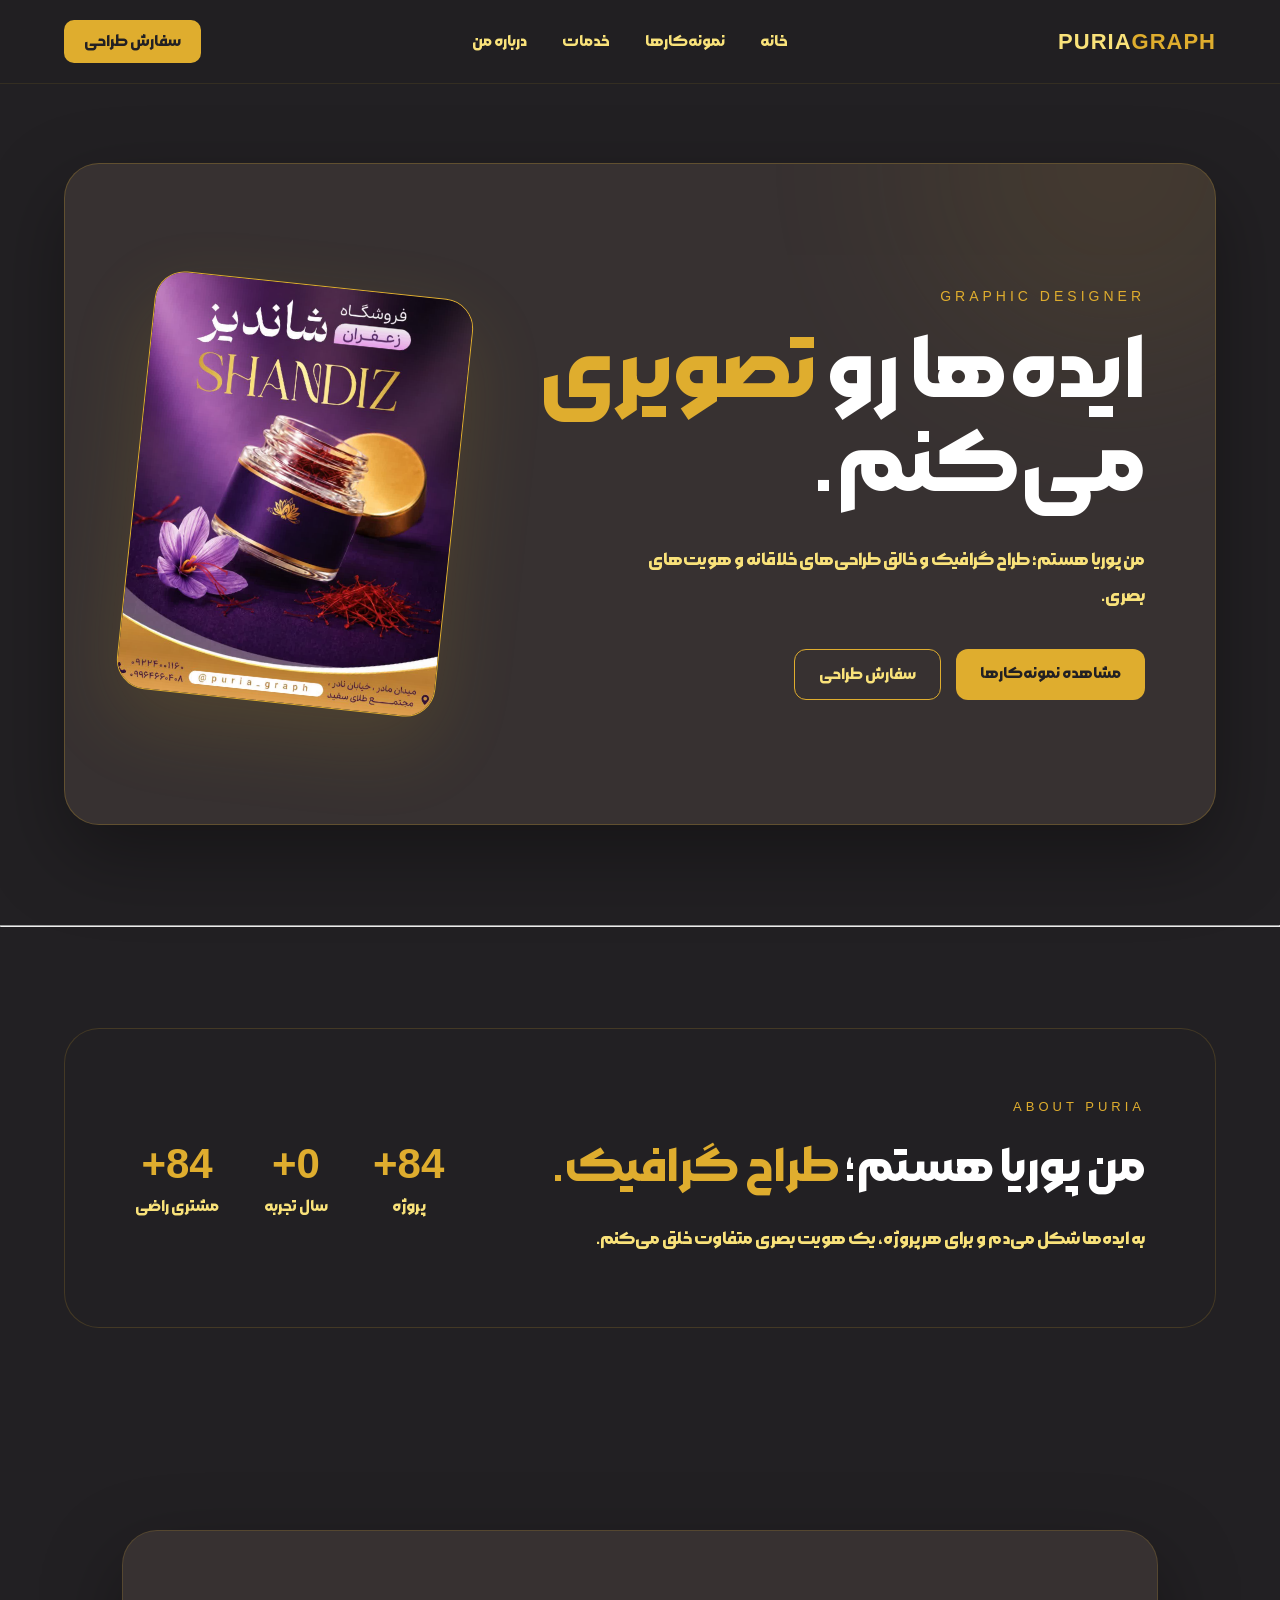
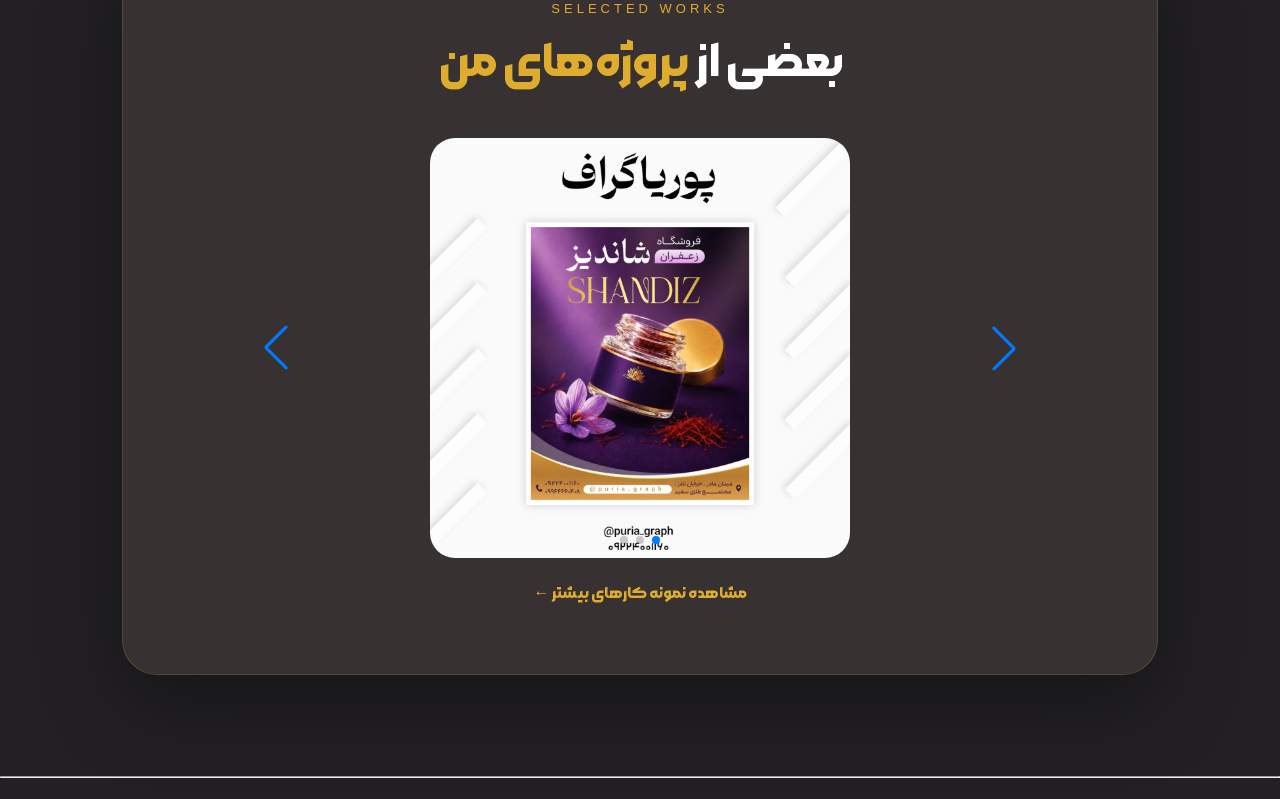
==== index.html @ ea66d644 "puria graph come to github !! ver0.3 not respansive not compelete" ====
<!DOCTYPE html>
<html lang="fa" dir="rtl">
<head>
    <meta charset="UTF-8">
    <meta name="viewport" content="width=device-width, initial-scale=1.0">
    <title>Puria Graph | پوریا گراف</title>
    <link rel="stylesheet" href="assets/css/style.css">
    <link rel="stylesheet" href="assets/css/swiper-bundle.min.css">
    <script src="assets/js/swiper-bundle.min.js" defer></script>
    <script src="assets/js/app.js" defer ></script>
</head>
<body>
        <!-- شروع ناوبری پوریاگراف -->
    <header>
        <nav class="navbar">
        <div class="container">
        <a href="#" class="logo">
        PURIA<span>GRAPH</span>
        </a>
        <div class="nav-links">
        <a href="#home">خانه</a>
        <a href="#portfolio">نمونه‌کارها</a>
        <a href="#services">خدمات</a>
        <a href="#about">درباره من</a>
        </div>
        <a href="#contact" class="nav-button">
        سفارش طراحی
        </a>
        </div>
        </nav>
    </header>
        <!-- پایان ناوبری پوریاگراف -->
    <main>
        <!-- شروع هیرو پوریاگراف -->
        <section class="hero" id="home">
        <div class="hero-box">
        <div class="hero-content">
        <p class="hero-tag">
        GRAPHIC DESIGNER
        </p>
        <h1>
        ایده‌ها رو
        <span>تصویری</span>
        می‌کنم.
        </h1>
        <p class="hero-description">
        من پوریا هستم؛ طراح گرافیک و خالق
        طراحی‌های خلاقانه و هویت‌های بصری.
        </p>
        <div class="hero-buttons">
        <a href="#portfolio" class="btn-primary">
        مشاهده نمونه‌کارها
        </a>
        <a href="#contact" class="btn-secondary">
        سفارش طراحی
        </a>
        </div>
        </div>
        <div class="hero-visual">
        <div class="hero-card">
        <img src="assets/images/hero.jpg" alt="Puria Graph">
        </div>
        </div>
        </section>
        <!-- پایان هیرو پوریاگراف -->
        <br>
        <hr>
        <br>
        <!-- شروع اینترو پوریاگراف -->
        <section class="about-intro" id="about">
        <div class="about-intro-box">
        <div class="about-intro-content">
        <p class="about-tag">
        ABOUT PURIA
        </p>
        <h2>
        من پوریا هستم؛
        <span>طراح گرافیک.</span>
        </h2>
        <p class="about-description">
        به ایده‌ها شکل می‌دم و برای هر پروژه،
        یک هویت بصری متفاوت خلق می‌کنم.
        </p>
        </div>
        <div class="about-stats">
        <div class="stat">
        <h3 data-target="350">0+</h3>
        <p>پروژه</p>
        </div>
        <div class="stat">
        <h3 data-target="3">0+</h3>
        <p>سال تجربه</p>
        </div>
        <div class="stat">
        <h3 data-target="350">0+</h3>
        <p>مشتری راضی</p>
        </div>
        </div>
        </div>
        </section>
        <!-- پایان اینترو پوریاگراف -->
        <br>
        <br>
        <!-- شروع نمونه کارها پوریاگراف -->
        <section class="selected-works" id="portfolio">
        <div class="container">
        <div class="selected-works-box">
        <div class="section-heading">
        <p>SELECTED WORKS</p>
        <h2>بعضی از <span>پروژه‌های من</span></h2>
        </div>
        <div class="swiper portfolioSwiper">
        <div class="swiper-wrapper">
        <div class="swiper-slide">
        <img src="assets/images/portfolio/work-1.jpg" alt="پروژه اول">
        </div>
        <div class="swiper-slide">
        <img src="assets/images/portfolio/work-2.jpg" alt="پروژه دوم">
        </div>
        <div class="swiper-slide">
        <img src="assets/images/portfolio/work-3.jpg" alt="پروژه سوم">
        </div>
        </div>
        <div class="swiper-button-prev"></div>
        <div class="swiper-button-next"></div>
        <div class="swiper-pagination"></div>
        </div>
        <a class="portfolio-more"href="pages/portfolio.html"target="_blank">مشاهده نمونه کارهای بیشتر ←</a>
        </div>
        </div>
        </section>
        <!-- پایان نمونه کارها پوریاگراف -->
        <br>
        <hr>
        <br>
    </main>
    <footer></footer>
</body>
</html>
---- assets/css/style.css ----
@font-face {
  font-family: "morabba";
  src: url("../fonts/Morabba-Bold.ttf") format("truetype");
}

:root {
  --gold: rgb(223, 173, 46);
  --gold-light: rgb(249, 226, 122);
  --brown-dark: rgb(55, 49, 49);
  --black: rgb(34, 32, 35);
  --white: #ffffff;
  --text-muted: rgb(190, 185, 185);
}

* {
  margin: 0;
  padding: 0;
  box-sizing: border-box;
}

html {
  scroll-behavior: smooth;
}

body {
  font-family: "morabba", sans-serif;
  background: var(--black);
  color: var(--white);
}

hr {
  height: 2px;
}

.container {
  width: min(1200px, 90%);
  margin: auto;
}

/* =========================
   NAVBAR
========================= */

.navbar {
  position: sticky;
  top: 0;
  z-index: 1000;

  padding: 20px 0;

  background: rgba(34, 32, 35, 0.85);
  backdrop-filter: blur(15px);

  border-bottom: 1px solid rgba(223, 173, 46, 0.1);
}

.navbar .container {
  display: flex;
  align-items: center;
  justify-content: space-between;
}

.logo {
  color: var(--gold-light);
  text-decoration: none;

  font-family: Arial, sans-serif;
  font-size: 22px;
  font-weight: 800;
  letter-spacing: 1px;

  transition: 0.3s;
}

.logo span {
  color: var(--gold);
}

.logo:hover {
  color: var(--gold);
}

.nav-links {
  display: flex;
  gap: 35px;
}

.nav-links a {
  color: var(--gold-light);
  text-decoration: none;

  font-size: 16px;

  transition: 0.3s;
}

.nav-links a:hover {
  color: var(--gold);

  transform: translateY(-2px);
}

.nav-button {
  text-decoration: none;

  color: var(--black);
  background: var(--gold);

  padding: 11px 20px;

  border-radius: 10px;

  font-weight: 700;

  transition: 0.3s;
}

.nav-button:hover {
  background: var(--gold-light);

  transform: translateY(-2px);

  box-shadow: 0 8px 25px rgba(223, 173, 46, 0.2);
}

/* =========================
   HERO
========================= */

.hero {
  min-height: calc(100vh - 80px);

  display: flex;
  align-items: center;
  justify-content: space-between;

  gap: 80px;
}

.hero-content {
  max-width: 650px;
}

.hero-tag {
  font-family: Arial, sans-serif;

  font-size: 14px;
  letter-spacing: 4px;

  color: var(--gold);

  margin-bottom: 20px;
}

.hero h1 {
  font-family: "morabba", sans-serif;

  font-size: clamp(55px, 7vw, 100px);

  line-height: 1.05;

  margin-bottom: 30px;
}

.hero h1 span {
  color: var(--gold);
}

.hero-description {
  max-width: 500px;

  color: var(--gold-light);

  font-size: 18px;
  line-height: 2;

  margin-bottom: 35px;
}

.hero-buttons {
  display: flex;
  gap: 15px;
}

.hero-buttons a {
  text-decoration: none;

  padding: 14px 24px;

  border-radius: 12px;

  transition: 0.3s;
}

.btn-primary {
  background: var(--gold);
  color: var(--black);
}

.btn-primary:hover {
  background: var(--gold-light);

  transform: translateY(-3px);

  box-shadow: 0 10px 30px rgba(223, 173, 46, 0.2);
}

.btn-secondary {
  border: 1px solid var(--gold);
  color: var(--gold-light);
}

.btn-secondary:hover {
  background: var(--gold);
  color: var(--black);

  transform: translateY(-3px);
}

/* =========================
   HERO VISUAL
========================= */

.hero-visual {
  width: 420px;
  height: 520px;

  display: flex;
  align-items: center;
  justify-content: center;
}

.hero-card {
  width: 320px;
  height: 420px;

  border-radius: 30px;

  overflow: hidden;

  border: 1px solid var(--gold);

  transform: rotate(6deg);

  box-shadow: 0 30px 80px rgba(223, 173, 46, 0.15);
}

.hero-card img {
  width: 100%;
  height: 100%;

  object-fit: cover;

  display: block;
}

.hero-card span {
  font-family: Arial, sans-serif;

  font-size: 180px;
  font-weight: 900;

  color: var(--gold);

  opacity: 0.12;
}
.hero {
  padding: 60px 0;
}

.hero-box {
  width: 1200px;
  max-width: 90%;
  min-height: 650px;

  margin: 0 auto;

  display: flex;
  align-items: center;
  justify-content: space-between;

  gap: 80px;

  padding: 70px;

  background: var(--brown-dark);

  border: 1px solid rgba(223, 173, 46, 0.25);

  border-radius: 35px;

  box-shadow: 0 30px 80px rgba(0, 0, 0, 0.35);

  position: relative;
  overflow: hidden;
}

.hero-box::before {
  content: "";

  position: absolute;

  width: 400px;
  height: 400px;

  top: -200px;
  right: -100px;

  background: var(--gold);

  opacity: 0.08;

  filter: blur(100px);

  border-radius: 50%;
}

.hero-content,
.hero-visual {
  position: relative;
  z-index: 1;
}
.about-intro {
  padding: 80px 0;
}

.about-intro-box {
  width: 1200px;
  max-width: 90%;

  margin: 0 auto;

  padding: 70px;

  display: flex;
  align-items: center;
  justify-content: space-between;

  gap: 80px;

  background: var(--black);

  border: 1px solid rgba(223, 173, 46, 0.18);

  border-radius: 35px;
}

.about-intro-content {
  max-width: 650px;
}

.about-tag {
  font-family: Arial, sans-serif;

  font-size: 13px;
  letter-spacing: 4px;

  color: var(--gold);

  margin-bottom: 20px;
}

.about-intro h2 {
  font-size: 48px;
  line-height: 1.4;

  margin-bottom: 20px;
}

.about-intro h2 span {
  color: var(--gold);
}

.about-description {
  color: var(--gold-light);

  font-size: 18px;
  line-height: 2;
}

.about-stats {
  display: flex;
  gap: 45px;
}

.stat {
  text-align: center;
}

.stat h3 {
  font-family: Arial, sans-serif;

  font-size: 42px;

  color: var(--gold);

  margin-bottom: 8px;
}

.stat p {
  color: var(--gold-light);

  font-size: 16px;
}
.selected-works {
  padding: 100px 0;
}

.section-heading {
  text-align: center;
  margin-bottom: 50px;
}

.section-heading p {
  font-family: Arial, sans-serif;
  font-size: 13px;
  letter-spacing: 4px;
  color: var(--gold);
  margin-bottom: 15px;
}

.section-heading h2 {
  font-size: 48px;
  color: var(--white);
}

.section-heading h2 span {
  color: var(--gold);
}
.portfolioSwiper {
  width: 780px;
  margin: 0 auto;
}
.portfolioSwiper .swiper-slide {
  display: flex;
  justify-content: center;
  align-items: center;
}

.portfolioSwiper .swiper-slide img {
  width: auto;
  height: 420px;

  max-width: 700px;

  object-fit: contain;

  border-radius: 25px;

  display: block;
}
.portfolioSwiper .swiper-slide img:hover {
  box-shadow: 0 20px 50px rgba(223, 173, 46, 0.2);
}
.selected-works {
  padding: 80px 0;
}
.selected-works-box {
  width: 1200px;
  max-width: 90%;
  margin: 0 auto;
  padding: 70px;
  background: var(--brown-dark);
  border: 1px solid rgba(223, 173, 46, 0.18);
  border-radius: 35px;
  box-shadow: 0 30px 80px rgba(0, 0, 0, 0.35);
}
.selected-works-box .section-heading {
  margin-bottom: 45px;
}
.portfolio-more {
  display: block;
  width: fit-content;
  margin: 25px auto 0;
  text-align: center;
  text-decoration: none;
  color: var(--gold);
}
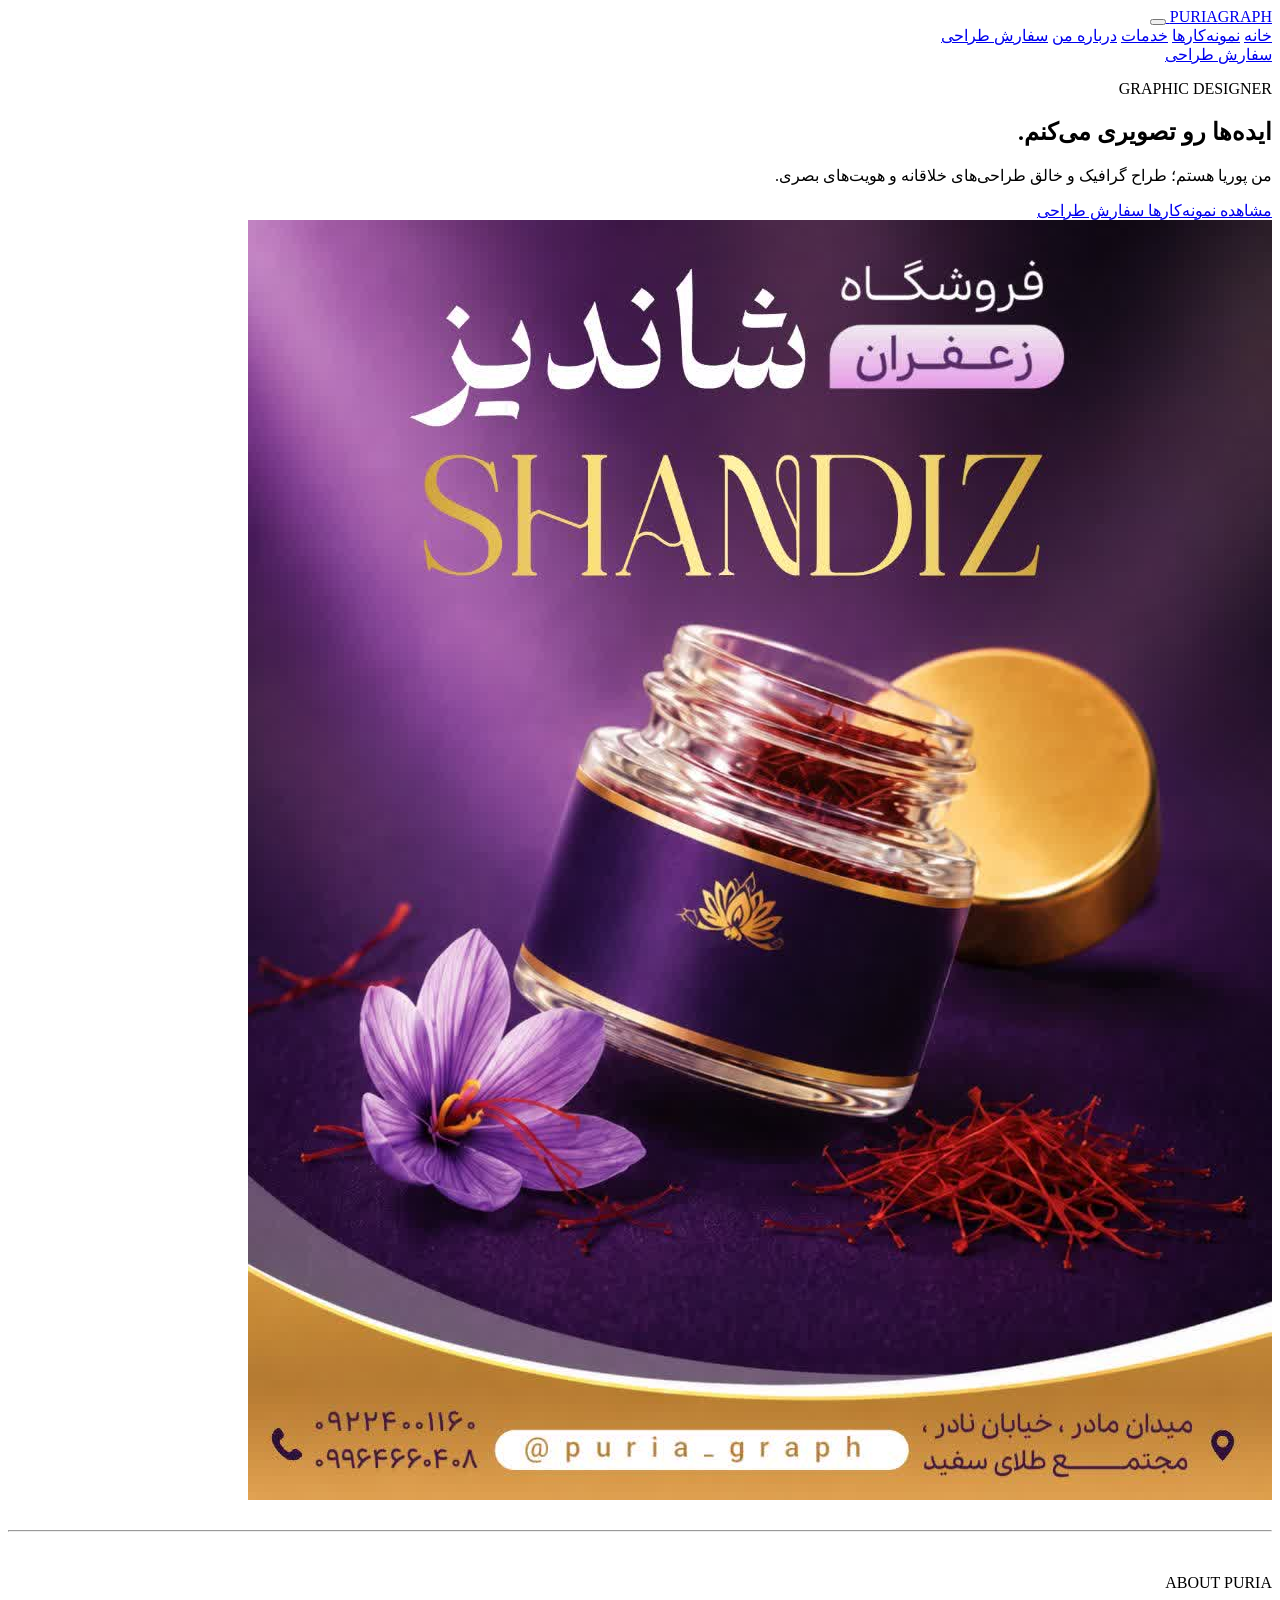
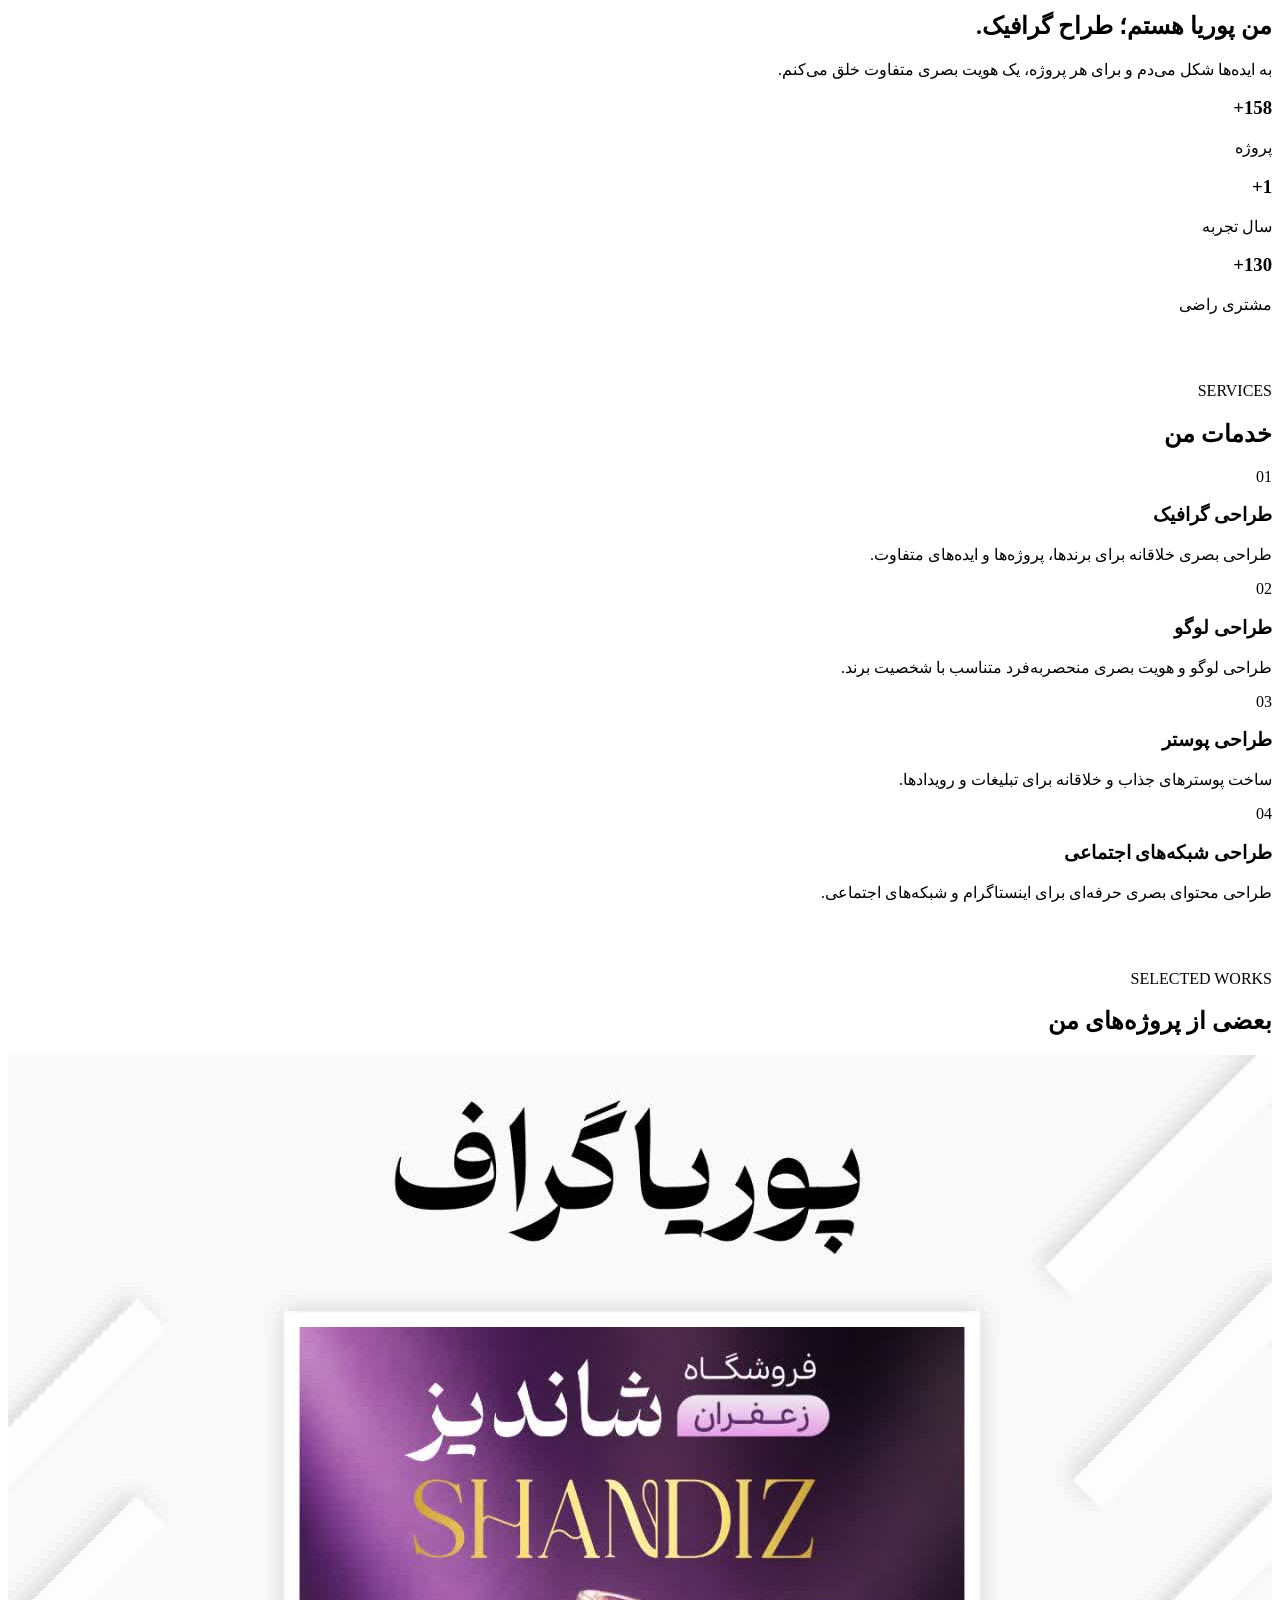
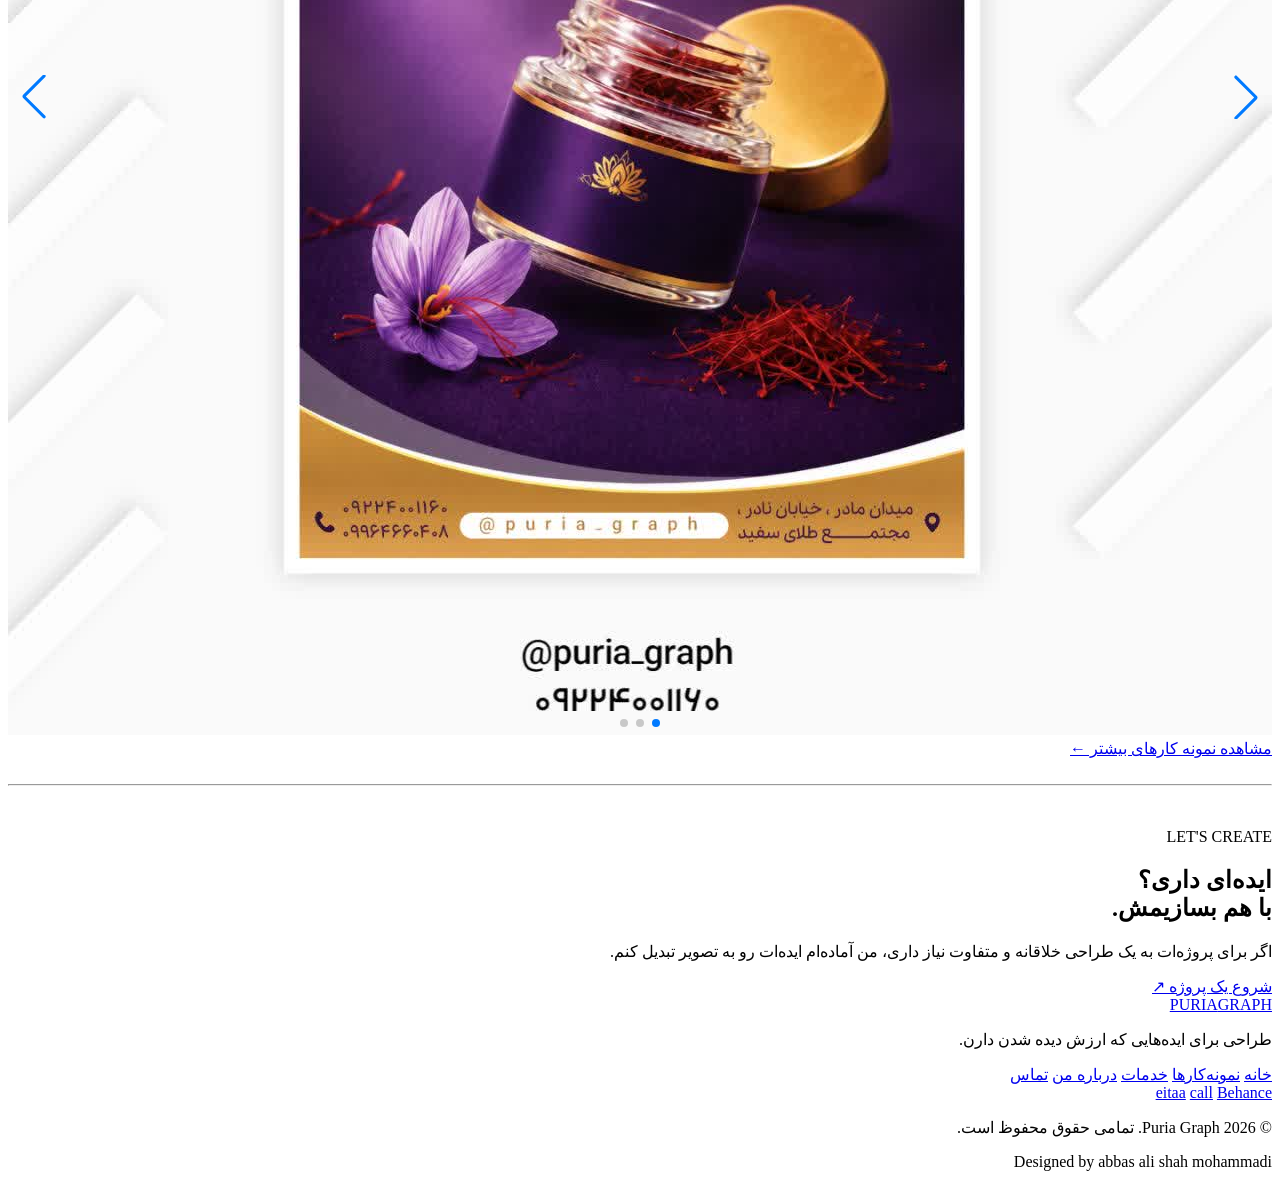
==== commit cae9ff33: "Update index.html ver0.8 stable" ====
--- a/index.html
+++ b/index.html
@@ -4,30 +4,47 @@
     <meta charset="UTF-8">
     <meta name="viewport" content="width=device-width, initial-scale=1.0">
     <title>Puria Graph | پوریا گراف</title>
-    <link rel="stylesheet" href="assets/css/style.css">
+    <link rel="stylesheet" href="assets/css/style.min.css">
     <link rel="stylesheet" href="assets/css/swiper-bundle.min.css">
     <script src="assets/js/swiper-bundle.min.js" defer></script>
     <script src="assets/js/app.js" defer ></script>
+    <link rel="icon" href="assets/images/favicon.jpg" />
 </head>
 <body>
         <!-- شروع ناوبری پوریاگراف -->
     <header>
-        <nav class="navbar">
-        <div class="container">
-        <a href="#" class="logo">
-        PURIA<span>GRAPH</span>
-        </a>
-        <div class="nav-links">
-        <a href="#home">خانه</a>
-        <a href="#portfolio">نمونه‌کارها</a>
-        <a href="#services">خدمات</a>
-        <a href="#about">درباره من</a>
-        </div>
-        <a href="#contact" class="nav-button">
-        سفارش طراحی
-        </a>
-        </div>
-        </nav>
+    <nav class="navbar">
+    <div class="container">
+
+    <a href="#" class="logo">
+    PURIA<span>GRAPH</span>
+    </a>
+
+    <button class="menu-toggle" aria-label="باز کردن منو">
+    <span></span>
+    <span></span>
+    <span></span>
+    </button>
+
+    <div class="nav-links">
+
+    <a href="#home">خانه</a>
+    <a href="#portfolio">نمونه‌کارها</a>
+    <a href="#services">خدمات</a>
+    <a href="#about">درباره من</a>
+
+    <a href="#contact" class="mobile-nav-button">
+    سفارش طراحی
+    </a>
+
+    </div>
+
+    <a href="#contact" class="nav-button">
+    سفارش طراحی
+    </a>
+
+    </div>
+    </nav>
     </header>
         <!-- پایان ناوبری پوریاگراف -->
     <main>
@@ -101,6 +118,50 @@
         <!-- پایان اینترو پوریاگراف -->
         <br>
         <br>
+        <!-- شروع سرویس های پوریاگراف -->
+        <section class="services" id="services">
+        <div class="container">
+        <div class="services-box">
+        <div class="section-heading">
+        <p>SERVICES</p>
+        <h2>خدمات <span>من</span></h2>
+        </div>
+        <div class="services-grid">
+        <div class="service-card">
+        <span class="service-number">01</span>
+        <h3>طراحی گرافیک</h3>
+        <p>
+        طراحی بصری خلاقانه برای برندها، پروژه‌ها و ایده‌های متفاوت.
+        </p>
+        </div>
+        <div class="service-card">
+        <span class="service-number">02</span>
+        <h3>طراحی لوگو</h3>
+        <p>
+        طراحی لوگو و هویت بصری منحصربه‌فرد متناسب با شخصیت برند.
+        </p>
+        </div>
+        <div class="service-card">
+        <span class="service-number">03</span>
+        <h3>طراحی پوستر</h3>
+        <p>
+        ساخت پوسترهای جذاب و خلاقانه برای تبلیغات و رویدادها.
+        </p>
+        </div>
+        <div class="service-card">
+        <span class="service-number">04</span>
+        <h3>طراحی شبکه‌های اجتماعی</h3>
+        <p>
+        طراحی محتوای بصری حرفه‌ای برای اینستاگرام و شبکه‌های اجتماعی.
+        </p>
+        </div>
+        </div>
+        </div>
+        </div>
+        </section>
+        <!-- پایان سرویس های پوریاگراف -->
+        <br>
+        <br>
         <!-- شروع نمونه کارها پوریاگراف -->
         <section class="selected-works" id="portfolio">
         <div class="container">
@@ -133,7 +194,66 @@
         <br>
         <hr>
         <br>
+        <!-- شروع سی تی ای فینال پوریاگراف -->
+        <section class="final-cta" id="contact">
+        <div class="container">
+        <div class="final-cta-box">
+        <p class="cta-tag">
+        LET'S CREATE
+        </p>
+        <h2>
+        ایده‌ای داری؟
+        <br>
+        <span>با هم بسازیمش.</span>
+        </h2>
+        <p class="cta-description">
+        اگر برای پروژه‌ات به یک طراحی خلاقانه و متفاوت نیاز داری،
+        من آماده‌ام ایده‌ات رو به تصویر تبدیل کنم.
+        </p>
+        <a href="https://web.eitaa.com/#@puriagraph" class="cta-button">
+        شروع یک پروژه
+        <span>↗</span>
+        </a>
+        </div>
+        </div>
+        </section>
+        <!-- پایان سی تی ای فینال پوریاگراف -->
     </main>
-    <footer></footer>
+        <!-- شروع فوتر پوریاگراف -->
+        <footer class="footer">
+        <div class="container">
+        <div class="footer-main">
+        <div class="footer-brand">
+        <a href="#" class="footer-logo">
+        PURIA<span>GRAPH</span>
+        </a>
+        <p>
+        طراحی برای ایده‌هایی که ارزش دیده شدن دارن.
+        </p>
+        </div>
+        <div class="footer-links">
+        <a href="#home">خانه</a>
+        <a href="#portfolio">نمونه‌کارها</a>
+        <a href="#services">خدمات</a>
+        <a href="#about">درباره من</a>
+        <a href="#contact">تماس</a>
+        </div>
+        </div>
+        <div class="footer-social">
+        <a href="https://web.eitaa.com/#@puriagraph" target="_blank">eitaa</a>
+        <a href="#" target="_blank">call</a>
+        <a href="#" target="_blank">Behance</a>
+        </div>
+        <div class="footer-bottom">
+        <p>
+        © 2026 Puria Graph. تمامی حقوق محفوظ است.
+        </p>
+        <p>
+        Designed by <span> abbas ali shah mohammadi</span>
+        </p>
+        </div>
+        </div>
+        </footer>
+        <!-- پایان فوتر پوریاگراف -->
 </body>
-</html>+</html>
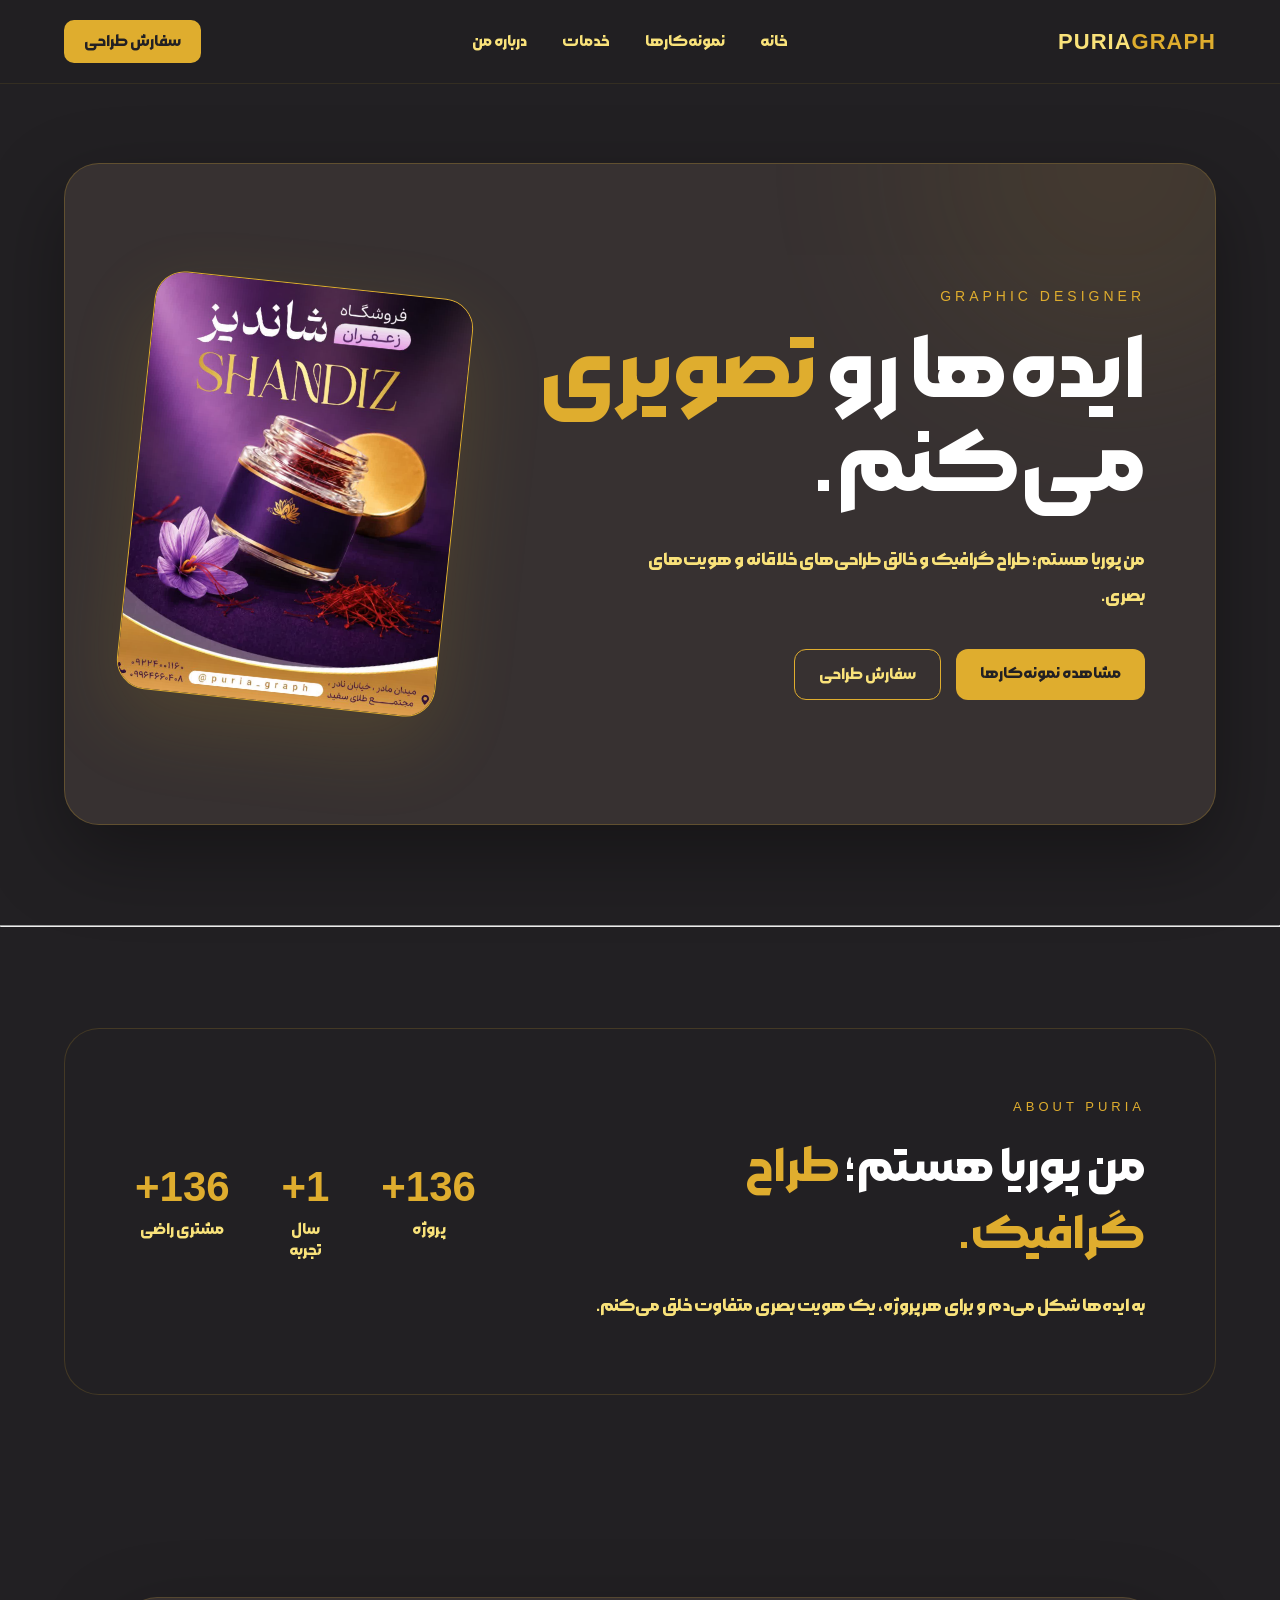
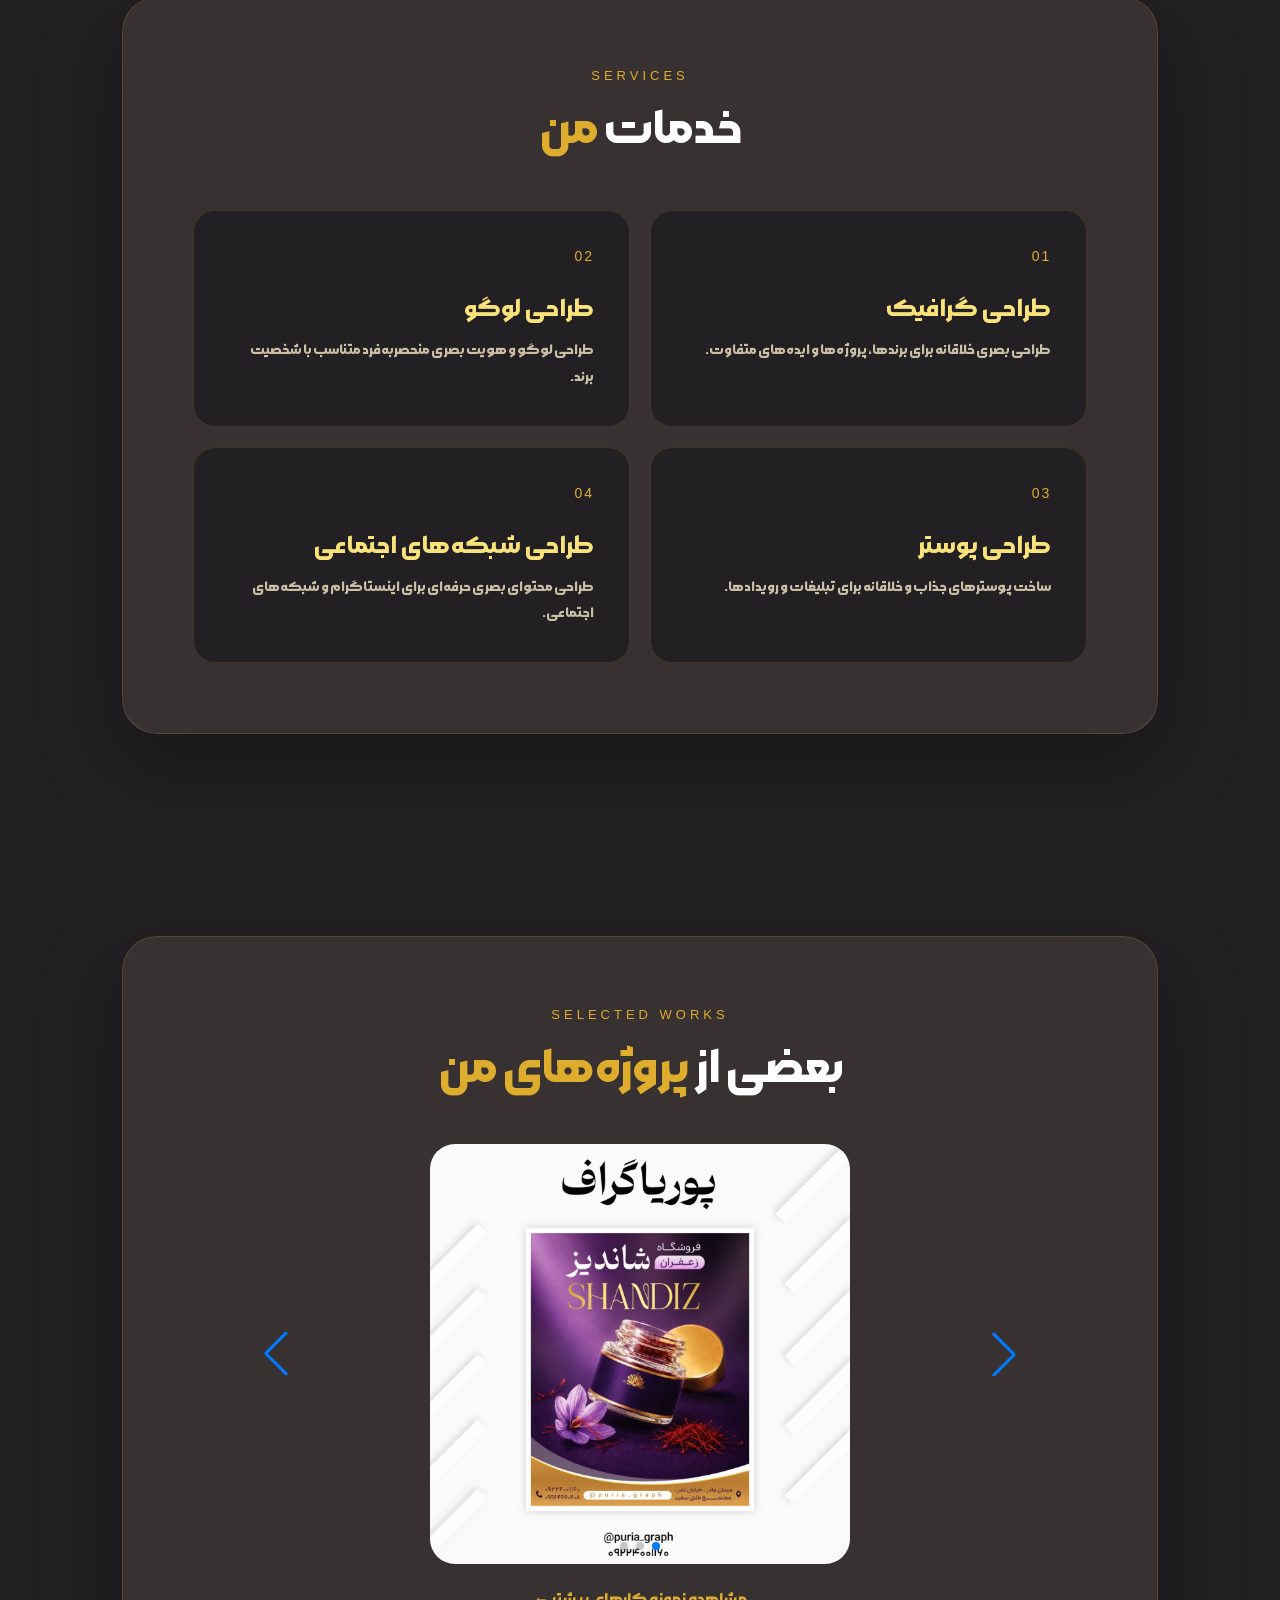
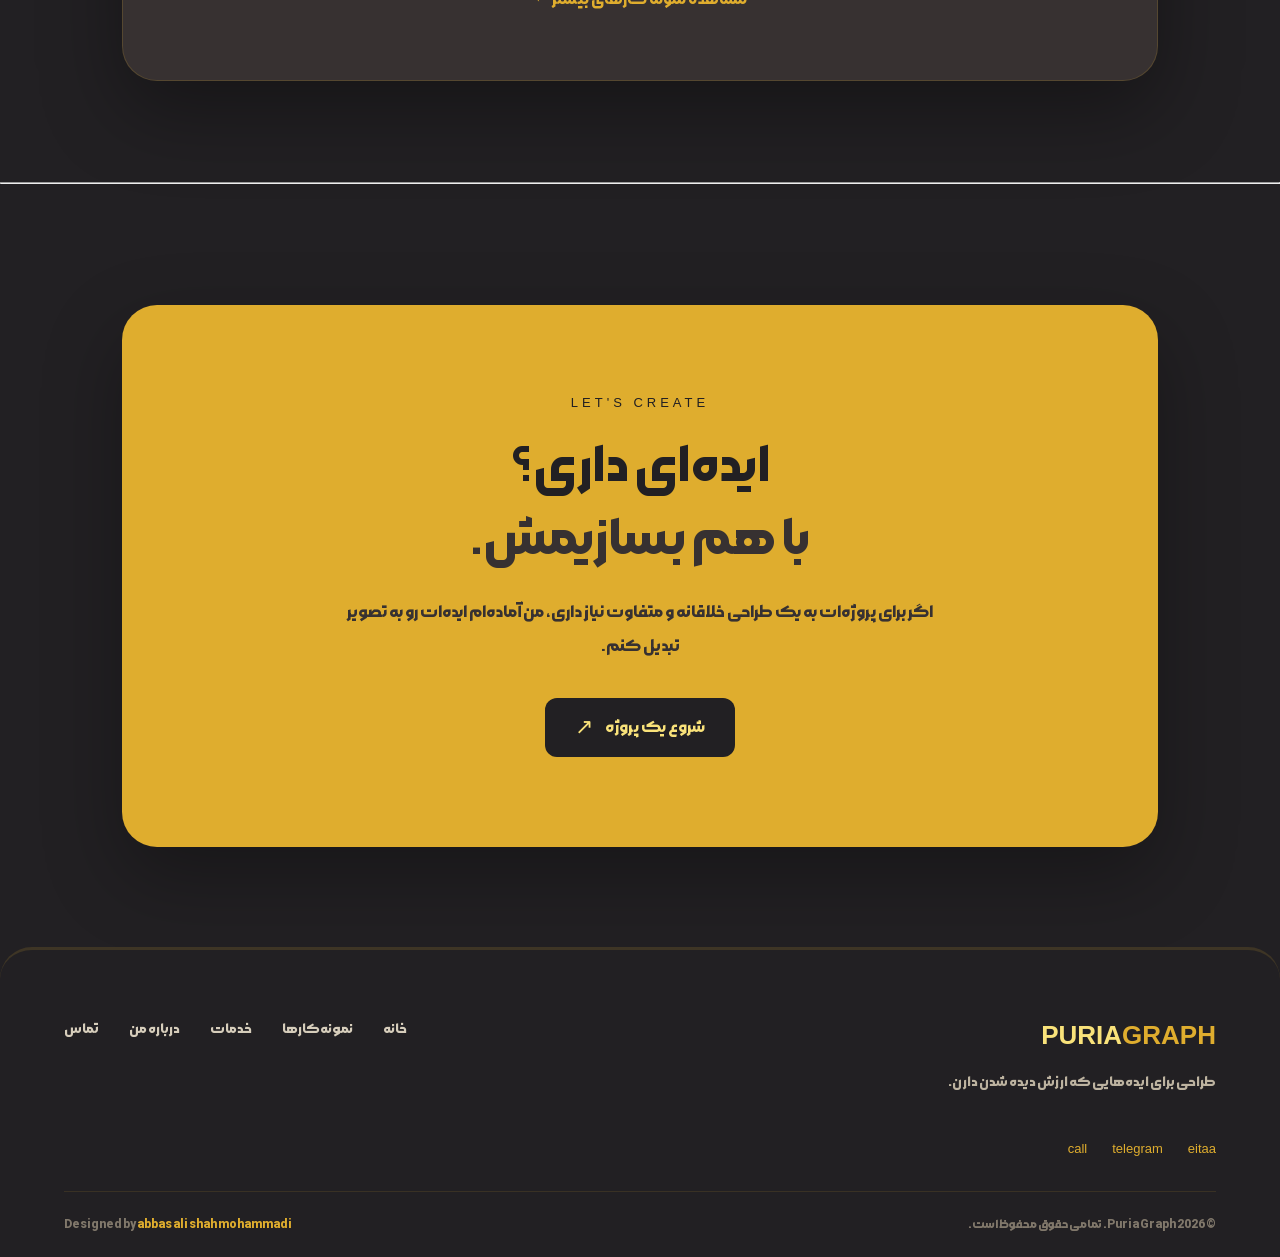
==== commit 1e03a3fd: "Update index.html" ====
--- a/index.html
+++ b/index.html
@@ -241,8 +241,8 @@
         </div>
         <div class="footer-social">
         <a href="https://web.eitaa.com/#@puriagraph" target="_blank">eitaa</a>
-        <a href="#" target="_blank">call</a>
-        <a href="#" target="_blank">Behance</a>
+        <a href="https://t.me/puria_graph" target="_blank">telegram</a>
+        <a href="tel:+9809224001160">call</a>
         </div>
         <div class="footer-bottom">
         <p>
--- a/assets/css/style.min.css
+++ b/assets/css/style.min.css
@@ -0,0 +1 @@
+@font-face{font-family:morabba;src:url(../fonts/Morabba-Bold.ttf) format("truetype")}:root{--gold:rgb(223, 173, 46);--gold-light:rgb(249, 226, 122);--brown-dark:rgb(55, 49, 49);--black:rgb(34, 32, 35);--white:#ffffff;--text-muted:rgb(190, 185, 185)}*{margin:0;padding:0;box-sizing:border-box}html{scroll-behavior:smooth}body{font-family:morabba,sans-serif;background:var(--black);color:var(--white)}hr{height:2px}.container{width:min(1200px,90%);margin:auto}.navbar{position:sticky;top:0;z-index:1000;padding:20px 0;background:rgba(34,32,35,.85);backdrop-filter:blur(15px);border-bottom:1px solid rgba(223,173,46,.1)}.navbar .container{display:flex;align-items:center;justify-content:space-between}.logo{color:var(--gold-light);text-decoration:none;font-family:Arial,sans-serif;font-size:22px;font-weight:800;letter-spacing:1px;transition:.3s}.logo span{color:var(--gold)}.logo:hover{color:var(--gold)}.nav-links{display:flex;gap:35px}.nav-links a{color:var(--gold-light);text-decoration:none;font-size:16px;transition:.3s}.nav-links a:hover{color:var(--gold);transform:translateY(-2px)}.nav-button{text-decoration:none;color:var(--black);background:var(--gold);padding:11px 20px;border-radius:10px;font-weight:700;transition:.3s}.nav-button:hover{background:var(--gold-light);transform:translateY(-2px);box-shadow:0 8px 25px rgba(223,173,46,.2)}.hero{min-height:calc(100vh - 80px);display:flex;align-items:center;justify-content:space-between;gap:80px}.hero-content{max-width:650px}.hero-tag{font-family:Arial,sans-serif;font-size:14px;letter-spacing:4px;color:var(--gold);margin-bottom:20px}.hero h1{font-family:morabba,sans-serif;font-size:clamp(55px,7vw,100px);line-height:1.05;margin-bottom:30px}.hero h1 span{color:var(--gold)}.hero-description{max-width:500px;color:var(--gold-light);font-size:18px;line-height:2;margin-bottom:35px}.hero-buttons{display:flex;gap:15px}.hero-buttons a{text-decoration:none;padding:14px 24px;border-radius:12px;transition:.3s}.btn-primary{background:var(--gold);color:var(--black)}.btn-primary:hover{background:var(--gold-light);transform:translateY(-3px);box-shadow:0 10px 30px rgba(223,173,46,.2)}.btn-secondary{border:1px solid var(--gold);color:var(--gold-light)}.btn-secondary:hover{background:var(--gold);color:var(--black);transform:translateY(-3px)}.hero-visual{width:420px;height:520px;display:flex;align-items:center;justify-content:center}.hero-card{width:320px;height:420px;border-radius:30px;overflow:hidden;border:1px solid var(--gold);transform:rotate(6deg);box-shadow:0 30px 80px rgba(223,173,46,.15)}.hero-card img{width:100%;height:100%;object-fit:cover;display:block}.hero-card span{font-family:Arial,sans-serif;font-size:180px;font-weight:900;color:var(--gold);opacity:.12}.hero{padding:60px 0}.hero-box{width:1200px;max-width:90%;min-height:650px;margin:0 auto;display:flex;align-items:center;justify-content:space-between;gap:80px;padding:70px;background:var(--brown-dark);border:1px solid rgba(223,173,46,.25);border-radius:35px;box-shadow:0 30px 80px rgba(0,0,0,.35);position:relative;overflow:hidden}.hero-box::before{content:"";position:absolute;width:400px;height:400px;top:-200px;right:-100px;background:var(--gold);opacity:.08;filter:blur(100px);border-radius:50%}.hero-content,.hero-visual{position:relative;z-index:1}.about-intro{padding:80px 0}.about-intro-box{width:1200px;max-width:90%;margin:0 auto;padding:70px;display:flex;align-items:center;justify-content:space-between;gap:80px;background:var(--black);border:1px solid rgba(223,173,46,.18);border-radius:35px}.about-intro-content{max-width:650px}.about-tag{font-family:Arial,sans-serif;font-size:13px;letter-spacing:4px;color:var(--gold);margin-bottom:20px}.about-intro h2{font-size:48px;line-height:1.4;margin-bottom:20px}.about-intro h2 span{color:var(--gold)}.about-description{color:var(--gold-light);font-size:18px;line-height:2}.about-stats{display:flex;gap:45px}.stat{text-align:center}.stat h3{font-family:Arial,sans-serif;font-size:42px;color:var(--gold);margin-bottom:8px}.stat p{color:var(--gold-light);font-size:16px}.selected-works{padding:100px 0}.section-heading{text-align:center;margin-bottom:50px}.section-heading p{font-family:Arial,sans-serif;font-size:13px;letter-spacing:4px;color:var(--gold);margin-bottom:15px}.section-heading h2{font-size:48px;color:var(--white)}.section-heading h2 span{color:var(--gold)}.portfolioSwiper{width:780px;margin:0 auto}.portfolioSwiper .swiper-slide{display:flex;justify-content:center;align-items:center}.portfolioSwiper .swiper-slide img{width:auto;height:420px;max-width:700px;object-fit:contain;border-radius:25px;display:block}.portfolioSwiper .swiper-slide img:hover{box-shadow:0 20px 50px rgba(223,173,46,.2)}.selected-works{padding:80px 0}.selected-works-box{width:1200px;max-width:90%;margin:0 auto;padding:70px;background:var(--brown-dark);border:1px solid rgba(223,173,46,.18);border-radius:35px;box-shadow:0 30px 80px rgba(0,0,0,.35)}.selected-works-box .section-heading{margin-bottom:45px}.portfolio-more{display:block;width:fit-content;margin:25px auto 0;text-align:center;text-decoration:none;color:var(--gold)}.services{padding:80px 0}.services-box{width:1200px;max-width:90%;margin:0 auto;padding:70px;background:var(--brown-dark);border:1px solid rgba(223,173,46,.18);border-radius:35px;box-shadow:0 30px 80px rgba(0,0,0,.35)}.services-box .section-heading{margin-bottom:50px}.services-grid{display:grid;grid-template-columns:repeat(2,1fr);gap:20px}.service-card{position:relative;padding:35px;min-height:190px;background:var(--black);border:1px solid rgba(223,173,46,.15);border-radius:22px;transition:.3s ease}.service-card:hover{transform:translateY(-6px);border-color:rgba(223,173,46,.5);box-shadow:0 20px 50px rgba(0,0,0,.3)}.service-number{font-family:Arial,sans-serif;font-size:14px;color:var(--gold);letter-spacing:2px}.service-card h3{margin-top:25px;margin-bottom:12px;font-size:25px;color:var(--gold-light)}.service-card p{color:#c9bfa5;font-size:14px;line-height:1.9;max-width:420px}.final-cta{padding:100px 0}.final-cta-box{width:1200px;max-width:90%;margin:0 auto;padding:90px 70px;text-align:center;background:var(--gold);border-radius:35px;box-shadow:0 30px 80px rgba(0,0,0,.3)}.cta-tag{font-family:Arial,sans-serif;font-size:13px;letter-spacing:4px;color:var(--black);margin-bottom:20px}.final-cta h2{font-size:52px;line-height:1.4;color:var(--black);margin-bottom:20px}.final-cta h2 span{color:var(--brown-dark)}.cta-description{max-width:600px;margin:0 auto 35px;font-size:17px;line-height:2;color:var(--brown-dark)}.cta-button{display:inline-flex;align-items:center;gap:12px;padding:15px 30px;background:var(--black);color:var(--gold-light);border-radius:12px;text-decoration:none;font-size:16px;transition:.3s ease}.cta-button span{font-size:22px}.cta-button:hover{transform:translateY(-4px);box-shadow:0 15px 35px rgba(0,0,0,.3)}.footer{padding:70px 0 25px;background:var(--black);border-top:3px solid rgba(223,173,46,.15);border-top-left-radius:2rem;border-top-right-radius:2rem}.footer-main{display:flex;justify-content:space-between;align-items:flex-start;padding-bottom:45px}.footer-brand{max-width:350px}.footer-logo{font-family:Arial,sans-serif;font-size:26px;font-weight:800;color:var(--gold-light);text-decoration:none}.footer-logo span{color:var(--gold)}.footer-brand p{margin-top:18px;color:#bdb3a0;font-size:14px;line-height:1.9}.footer-links{display:flex;gap:30px}.footer-links a{color:#d6cdbb;text-decoration:none;font-size:14px;transition:.3s ease}.footer-links a:hover{color:var(--gold)}.footer-social{display:flex;gap:25px;padding-bottom:35px}.footer-social a{color:var(--gold);text-decoration:none;font-family:Arial,sans-serif;font-size:13px;transition:.3s ease}.footer-social a:hover{color:var(--gold-light)}.footer-bottom{display:flex;justify-content:space-between;align-items:center;padding-top:25px;border-top:1px solid rgba(223,173,46,.12)}.footer-bottom p{margin:0;color:#81786b;font-size:12px}.footer-bottom span{color:var(--gold)}.menu-toggle{display:none;width:42px;height:42px;border:1px solid rgba(223,173,46,.3);border-radius:10px;background:0 0;cursor:pointer;padding:9px;flex-direction:column;justify-content:center;gap:5px}.menu-toggle span{display:block;width:100%;height:2px;background:var(--gold);border-radius:10px;transition:.3s ease}.mobile-nav-button{display:none}@media (max-width:992px){.navbar .container{gap:25px}.nav-links{gap:20px}.hero-box{padding:50px;gap:40px}.hero-content{max-width:50%}.hero h1{font-size:65px}.hero-visual{width:350px;height:450px}.hero-card{width:270px;height:360px}.about-intro-box{padding:50px;gap:40px}.about-intro h2{font-size:40px}.about-stats{gap:25px}.stat h3{font-size:35px}.final-cta-box,.selected-works-box,.services-box{padding:50px}.portfolioSwiper{width:700px;max-width:100%}}@media (max-width:768px){.navbar{padding:15px 0}.navbar .container{display:flex;align-items:center;justify-content:space-between}.menu-toggle{display:flex}.nav-button{display:none}.nav-links{position:absolute;top:100%;right:2%;width:96%;display:flex;flex-direction:column;align-items:center;gap:0;padding:25px;background:rgba(34,32,35,.97);backdrop-filter:blur(20px);border:1px solid rgba(223,173,46,.2);border-radius:0 0 25px 25px;opacity:0;visibility:hidden;transform:translateY(-15px);transition:.3s ease}.nav-links.active{opacity:1;visibility:visible;transform:translateY(0)}.nav-links a{width:100%;padding:15px;text-align:center;border-bottom:1px solid rgba(223,173,46,.08)}.nav-links a:last-child{border-bottom:none}.mobile-nav-button{display:block!important;margin-top:15px;background:var(--gold);color:var(--black)!important;border-radius:10px;font-weight:700}.hero{padding:30px 0}.hero-box{min-height:auto;flex-direction:column;padding:45px 25px;gap:50px;text-align:center}.hero-content{max-width:100%}.hero-tag{font-size:12px;letter-spacing:3px}.hero h1{font-size:clamp(45px,12vw,70px)}.hero-description{max-width:100%;font-size:16px}.hero-buttons{justify-content:center;flex-wrap:wrap}.hero-visual{width:100%;height:400px}.hero-card{width:260px;height:340px}.about-intro{padding:50px 0}.about-intro-box{flex-direction:column;padding:45px 25px;gap:45px;text-align:center}.about-intro-content{max-width:100%}.about-intro h2{font-size:36px}.about-description{font-size:16px}.about-stats{width:100%;justify-content:space-around;gap:15px}.stat h3{font-size:30px}.stat p{font-size:14px}.section-heading{margin-bottom:35px}.section-heading h2{font-size:36px}.selected-works{padding:50px 0}.selected-works-box{padding:45px 20px}.portfolioSwiper{width:100%}.portfolioSwiper .swiper-slide img{max-width:100%;height:auto;max-height:420px;border-radius:20px}.services{padding:50px 0}.services-box{padding:45px 20px}.services-grid{grid-template-columns:1fr}.service-card{min-height:auto;padding:30px 25px}.final-cta{padding:60px 0}.final-cta-box{padding:60px 25px}.final-cta h2{font-size:40px}.cta-description{font-size:15px}.footer{padding:50px 0 20px}.footer-main{flex-direction:column;gap:35px;padding-bottom:35px}.footer-brand{max-width:100%}.footer-links{flex-wrap:wrap;gap:18px}.footer-social{flex-wrap:wrap;gap:20px;padding-bottom:30px}.footer-bottom{flex-direction:column;gap:12px;text-align:center}}@media (max-width:480px){.container{width:92%}.logo{font-size:19px}.nav-links{gap:13px}.nav-links a{font-size:13px}.nav-button{padding:8px 12px;font-size:13px}.hero-box{padding:40px 18px;border-radius:25px}.hero h1{font-size:43px}.hero-buttons{flex-direction:column}.hero-buttons a{width:100%}.hero-visual{height:350px}.hero-card{width:230px;height:300px}.about-intro-box,.selected-works-box,.services-box{border-radius:25px}.about-intro h2{font-size:31px}.about-stats{gap:10px}.stat h3{font-size:25px}.stat p{font-size:12px}.section-heading h2{font-size:31px}.portfolioSwiper .swiper-slide img{max-height:350px}.final-cta-box{border-radius:25px;padding:50px 20px}.final-cta h2{font-size:34px}}@media (max-width:768px){.about-intro-box,.final-cta-box,.hero-box,.selected-works-box,.services-box{width:96%;max-width:96%}}
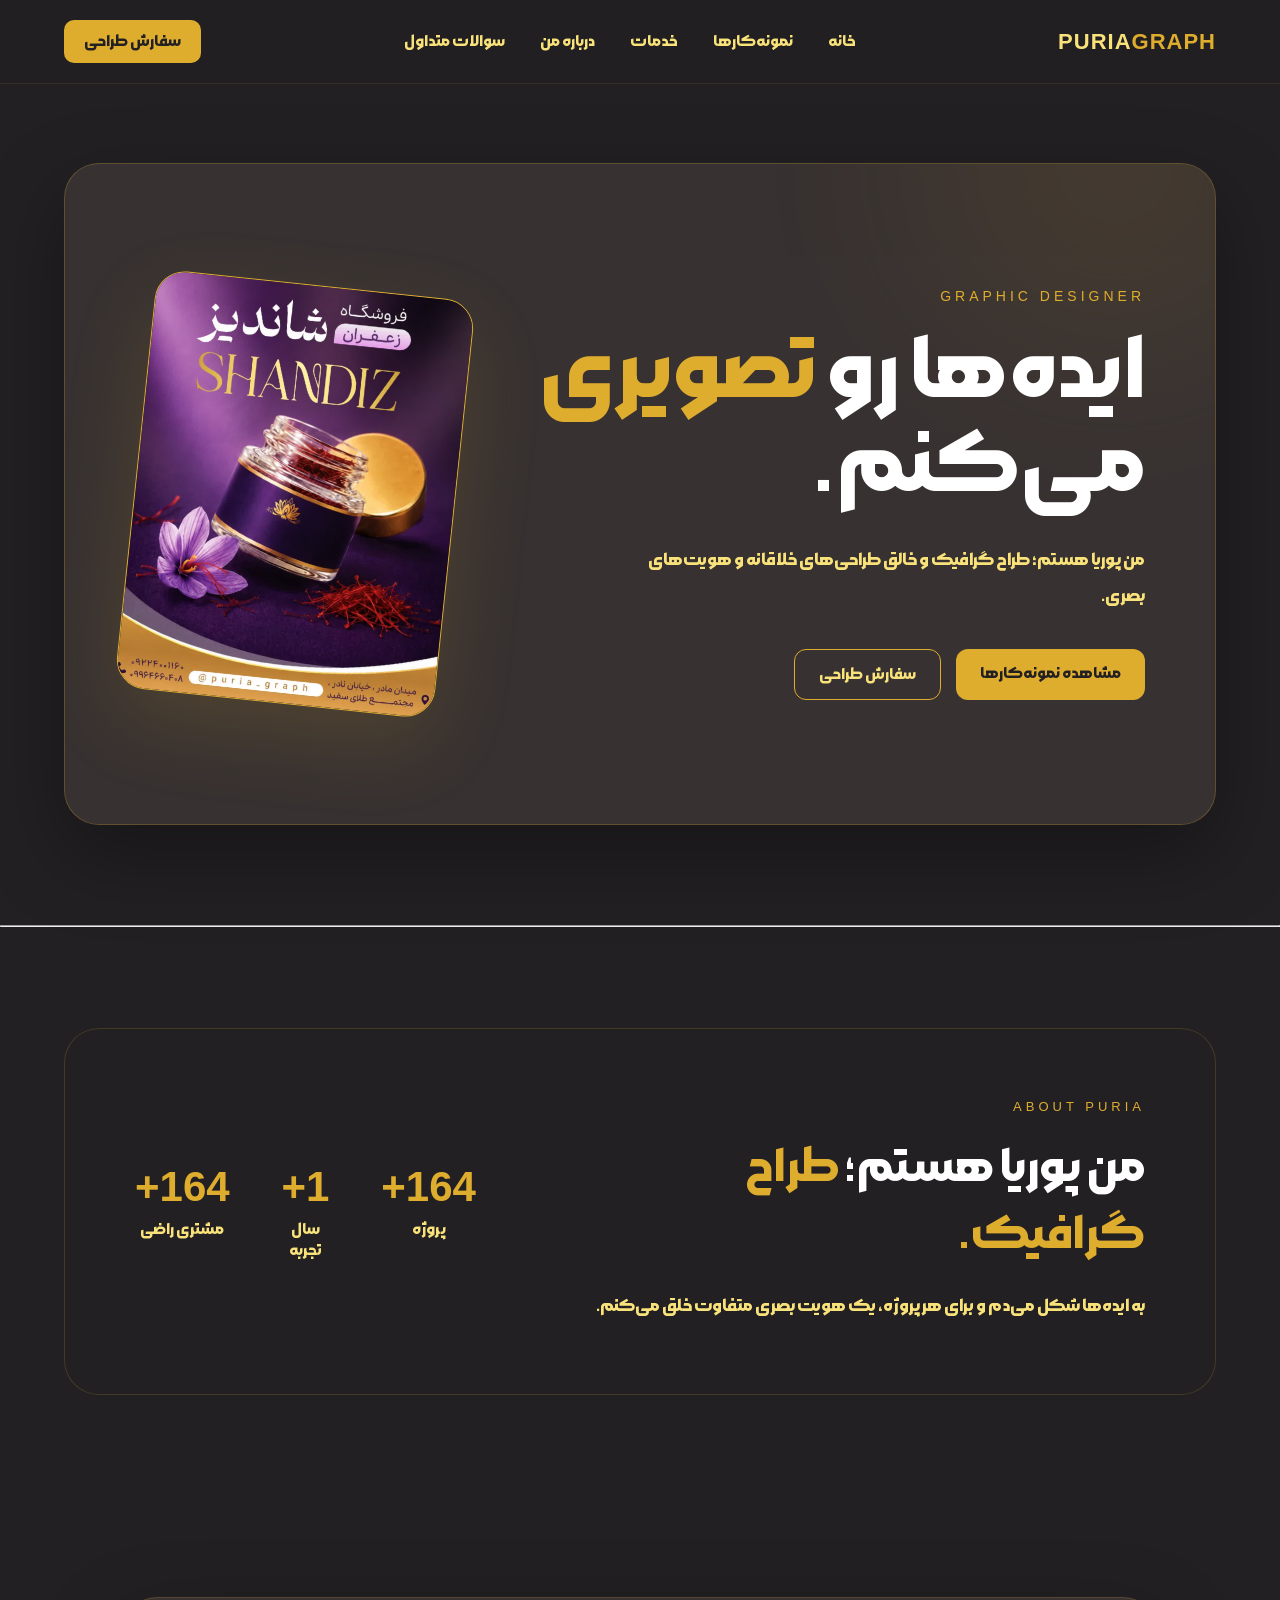
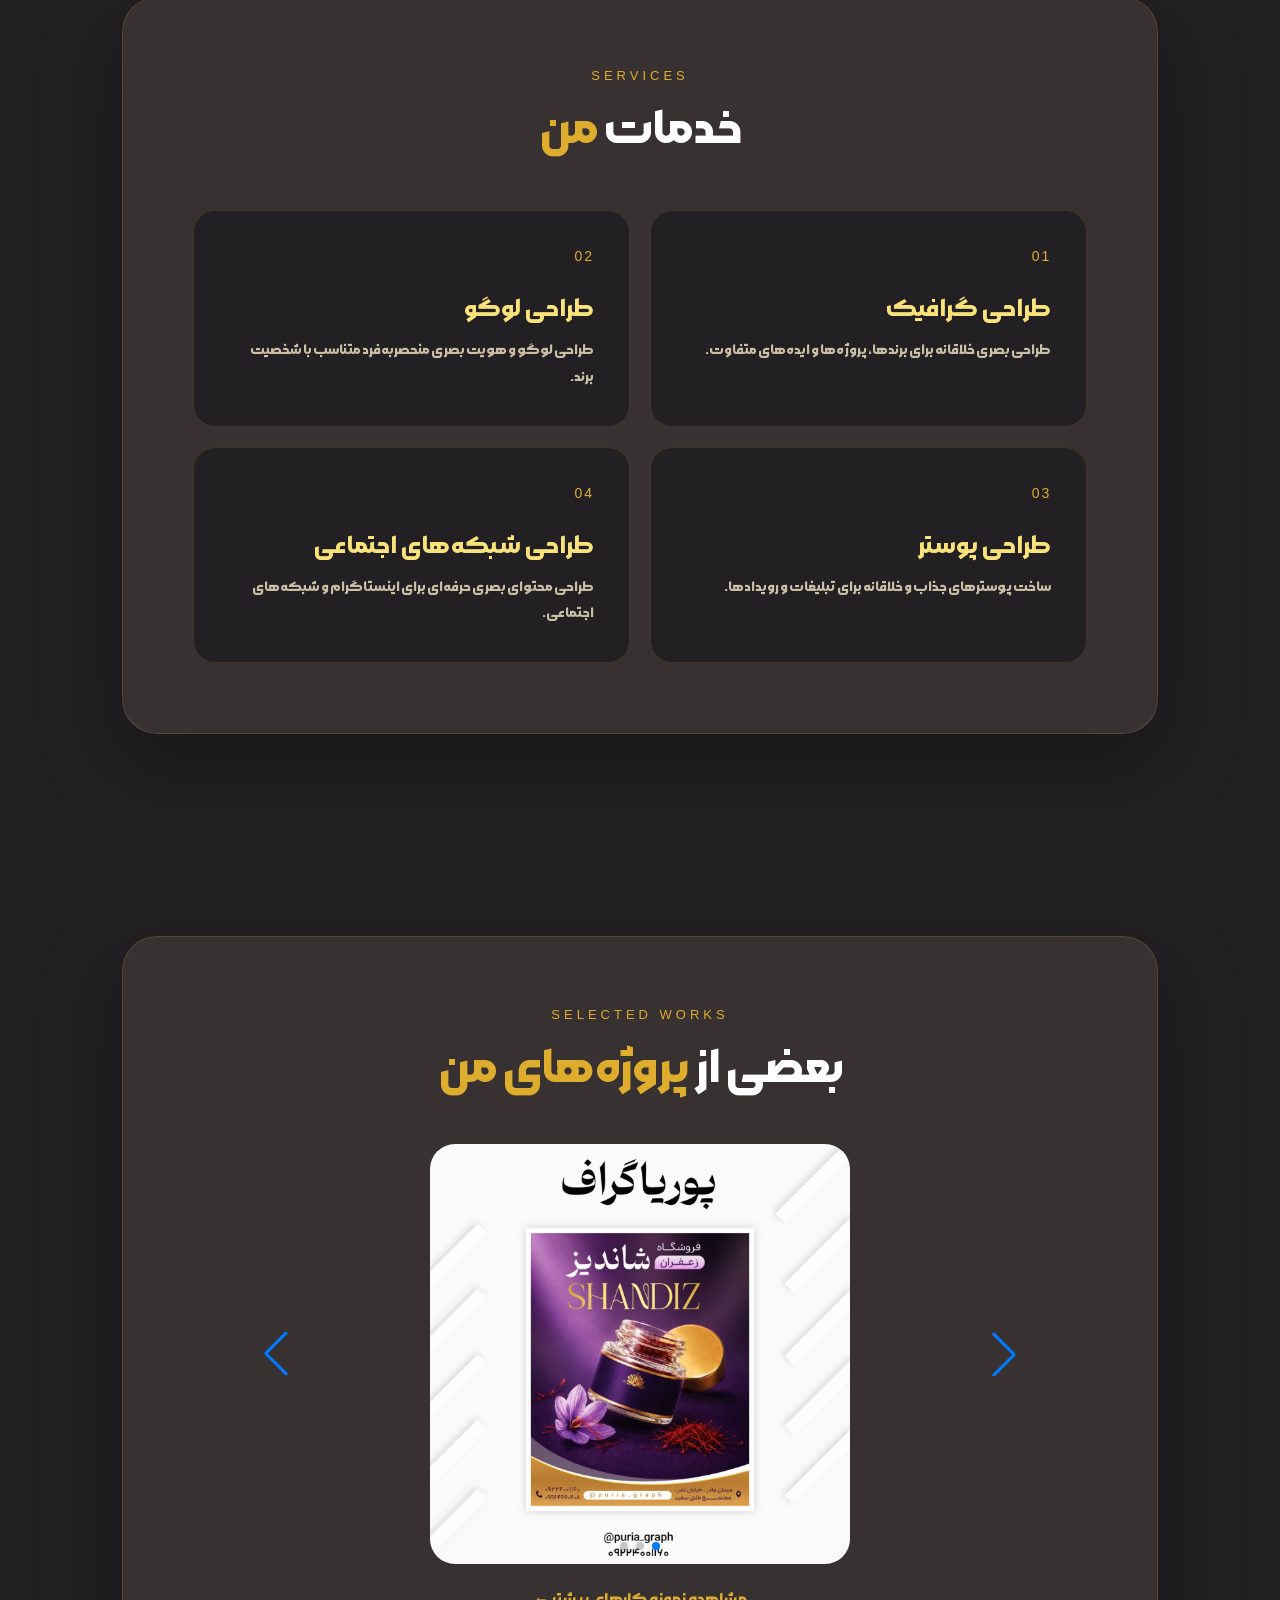
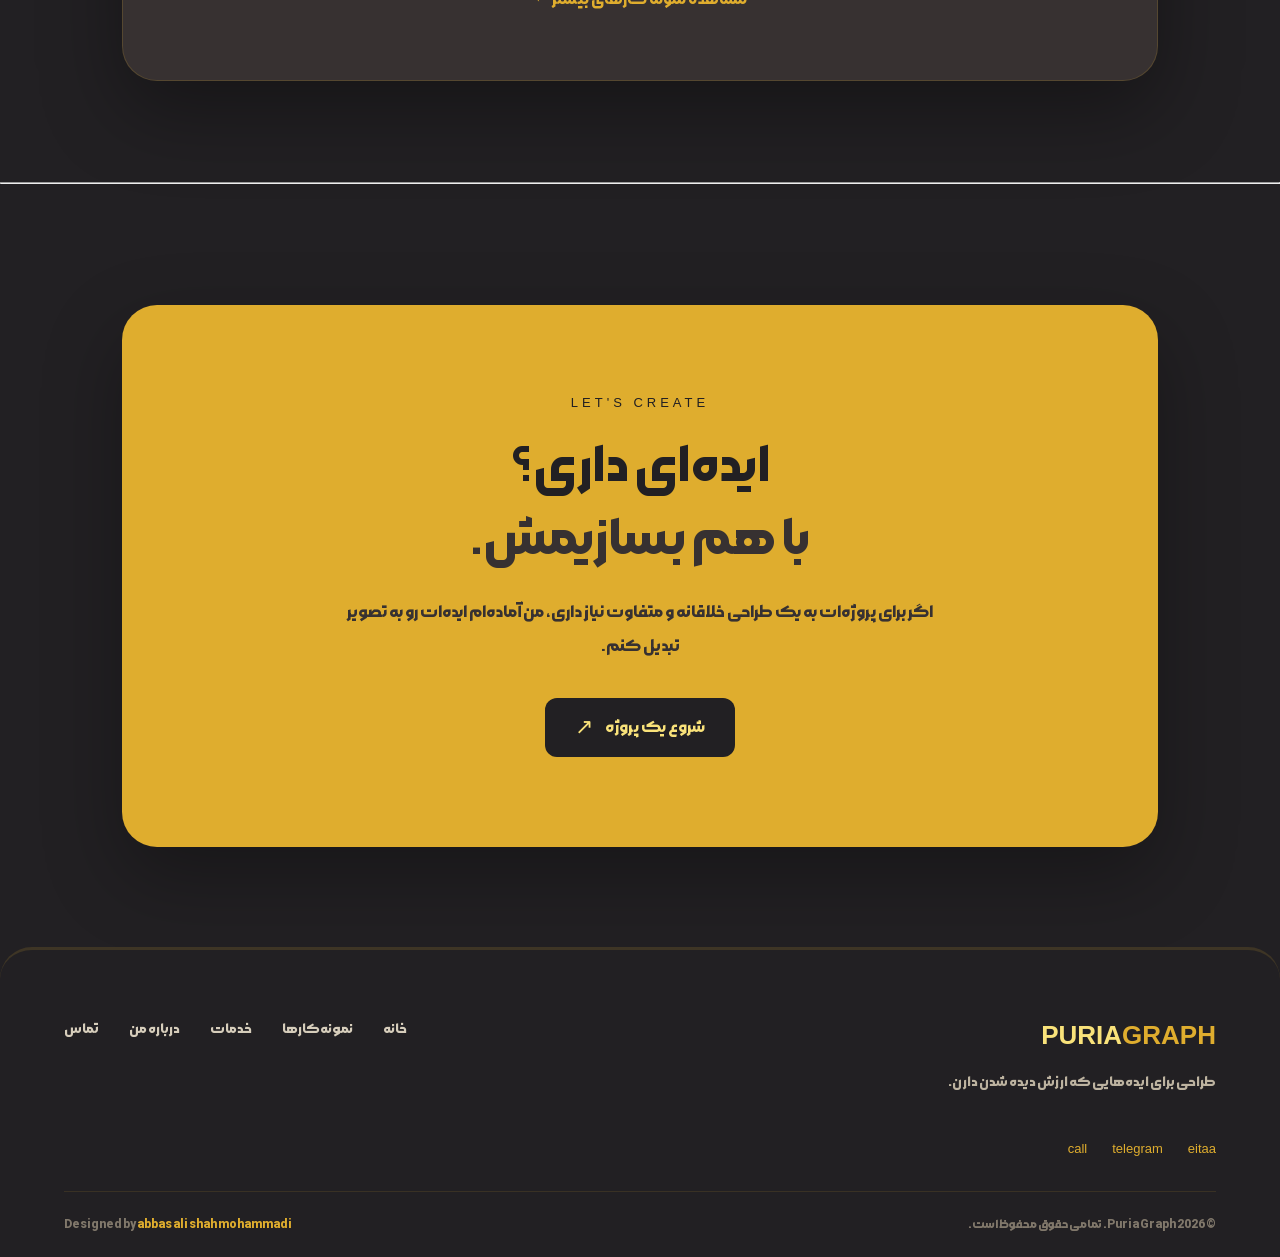
==== commit e75b4bb9: "upload faq ver0.8s" ====
--- a/index.html
+++ b/index.html
@@ -4,7 +4,7 @@
     <meta charset="UTF-8">
     <meta name="viewport" content="width=device-width, initial-scale=1.0">
     <title>Puria Graph | پوریا گراف</title>
-    <link rel="stylesheet" href="assets/css/style.min.css">
+    <link rel="stylesheet" href="assets/css/style.css">
     <link rel="stylesheet" href="assets/css/swiper-bundle.min.css">
     <script src="assets/js/swiper-bundle.min.js" defer></script>
     <script src="assets/js/app.js" defer ></script>
@@ -32,6 +32,7 @@
     <a href="#portfolio">نمونه‌کارها</a>
     <a href="#services">خدمات</a>
     <a href="#about">درباره من</a>
+    <a href="FAQ.html">سوالات متداول</a>
 
     <a href="#contact" class="mobile-nav-button">
     سفارش طراحی
@@ -156,8 +157,6 @@
         </p>
         </div>
         </div>
-        </div>
-        </div>
         </section>
         <!-- پایان سرویس های پوریاگراف -->
         <br>
@@ -256,4 +255,4 @@
         </footer>
         <!-- پایان فوتر پوریاگراف -->
 </body>
-</html>
+</html>
--- a/assets/css/style.css
+++ b/assets/css/style.css
@@ -0,0 +1,1298 @@
+@font-face {
+  font-family: "morabba";
+  src: url("../fonts/Morabba-Bold.ttf") format("truetype");
+}
+
+:root {
+  --gold: rgb(223, 173, 46);
+  --gold-light: rgb(249, 226, 122);
+  --brown-dark: rgb(55, 49, 49);
+  --black: rgb(34, 32, 35);
+  --white: #ffffff;
+  --text-muted: rgb(190, 185, 185);
+}
+
+* {
+  margin: 0;
+  padding: 0;
+  box-sizing: border-box;
+}
+
+html {
+  scroll-behavior: smooth;
+}
+
+body {
+  font-family: "morabba", sans-serif;
+  background: var(--black);
+  color: var(--white);
+}
+
+hr {
+  height: 2px;
+}
+
+.container {
+  width: min(1200px, 90%);
+  margin: auto;
+}
+
+/* =========================
+   NAVBAR
+========================= */
+
+.navbar {
+  position: sticky;
+  top: 0;
+  z-index: 1000;
+
+  padding: 20px 0;
+
+  background: rgba(34, 32, 35, 0.85);
+  backdrop-filter: blur(15px);
+
+  border-bottom: 1px solid rgba(223, 173, 46, 0.1);
+}
+
+.navbar .container {
+  display: flex;
+  align-items: center;
+  justify-content: space-between;
+}
+
+.logo {
+  color: var(--gold-light);
+  text-decoration: none;
+
+  font-family: Arial, sans-serif;
+  font-size: 22px;
+  font-weight: 800;
+  letter-spacing: 1px;
+
+  transition: 0.3s;
+}
+
+.logo span {
+  color: var(--gold);
+}
+
+.logo:hover {
+  color: var(--gold);
+}
+
+.nav-links {
+  display: flex;
+  gap: 35px;
+}
+
+.nav-links a {
+  color: var(--gold-light);
+  text-decoration: none;
+
+  font-size: 16px;
+
+  transition: 0.3s;
+}
+
+.nav-links a:hover {
+  color: var(--gold);
+
+  transform: translateY(-2px);
+}
+
+.nav-button {
+  text-decoration: none;
+
+  color: var(--black);
+  background: var(--gold);
+
+  padding: 11px 20px;
+
+  border-radius: 10px;
+
+  font-weight: 700;
+
+  transition: 0.3s;
+}
+
+.nav-button:hover {
+  background: var(--gold-light);
+
+  transform: translateY(-2px);
+
+  box-shadow: 0 8px 25px rgba(223, 173, 46, 0.2);
+}
+
+/* =========================
+   HERO
+========================= */
+
+.hero {
+  min-height: calc(100vh - 80px);
+
+  display: flex;
+  align-items: center;
+  justify-content: space-between;
+
+  gap: 80px;
+}
+
+.hero-content {
+  max-width: 650px;
+}
+
+.hero-tag {
+  font-family: Arial, sans-serif;
+
+  font-size: 14px;
+  letter-spacing: 4px;
+
+  color: var(--gold);
+
+  margin-bottom: 20px;
+}
+
+.hero h1 {
+  font-family: "morabba", sans-serif;
+
+  font-size: clamp(55px, 7vw, 100px);
+
+  line-height: 1.05;
+
+  margin-bottom: 30px;
+}
+
+.hero h1 span {
+  color: var(--gold);
+}
+
+.hero-description {
+  max-width: 500px;
+
+  color: var(--gold-light);
+
+  font-size: 18px;
+  line-height: 2;
+
+  margin-bottom: 35px;
+}
+
+.hero-buttons {
+  display: flex;
+  gap: 15px;
+}
+
+.hero-buttons a {
+  text-decoration: none;
+
+  padding: 14px 24px;
+
+  border-radius: 12px;
+
+  transition: 0.3s;
+}
+
+.btn-primary {
+  background: var(--gold);
+  color: var(--black);
+}
+
+.btn-primary:hover {
+  background: var(--gold-light);
+
+  transform: translateY(-3px);
+
+  box-shadow: 0 10px 30px rgba(223, 173, 46, 0.2);
+}
+
+.btn-secondary {
+  border: 1px solid var(--gold);
+  color: var(--gold-light);
+}
+
+.btn-secondary:hover {
+  background: var(--gold);
+  color: var(--black);
+
+  transform: translateY(-3px);
+}
+
+/* =========================
+   HERO VISUAL
+========================= */
+
+.hero-visual {
+  width: 420px;
+  height: 520px;
+
+  display: flex;
+  align-items: center;
+  justify-content: center;
+}
+
+.hero-card {
+  width: 320px;
+  height: 420px;
+
+  border-radius: 30px;
+
+  overflow: hidden;
+
+  border: 1px solid var(--gold);
+
+  transform: rotate(6deg);
+
+  box-shadow: 0 30px 80px rgba(223, 173, 46, 0.15);
+}
+
+.hero-card img {
+  width: 100%;
+  height: 100%;
+
+  object-fit: cover;
+
+  display: block;
+}
+
+.hero-card span {
+  font-family: Arial, sans-serif;
+
+  font-size: 180px;
+  font-weight: 900;
+
+  color: var(--gold);
+
+  opacity: 0.12;
+}
+.hero {
+  padding: 60px 0;
+}
+
+.hero-box {
+  width: 1200px;
+  max-width: 90%;
+  min-height: 650px;
+
+  margin: 0 auto;
+
+  display: flex;
+  align-items: center;
+  justify-content: space-between;
+
+  gap: 80px;
+
+  padding: 70px;
+
+  background: var(--brown-dark);
+
+  border: 1px solid rgba(223, 173, 46, 0.25);
+
+  border-radius: 35px;
+
+  box-shadow: 0 30px 80px rgba(0, 0, 0, 0.35);
+
+  position: relative;
+  overflow: hidden;
+}
+
+.hero-box::before {
+  content: "";
+
+  position: absolute;
+
+  width: 400px;
+  height: 400px;
+
+  top: -200px;
+  right: -100px;
+
+  background: var(--gold);
+
+  opacity: 0.08;
+
+  filter: blur(100px);
+
+  border-radius: 50%;
+}
+
+.hero-content,
+.hero-visual {
+  position: relative;
+  z-index: 1;
+}
+.about-intro {
+  padding: 80px 0;
+}
+
+.about-intro-box {
+  width: 1200px;
+  max-width: 90%;
+
+  margin: 0 auto;
+
+  padding: 70px;
+
+  display: flex;
+  align-items: center;
+  justify-content: space-between;
+
+  gap: 80px;
+
+  background: var(--black);
+
+  border: 1px solid rgba(223, 173, 46, 0.18);
+
+  border-radius: 35px;
+}
+
+.about-intro-content {
+  max-width: 650px;
+}
+
+.about-tag {
+  font-family: Arial, sans-serif;
+
+  font-size: 13px;
+  letter-spacing: 4px;
+
+  color: var(--gold);
+
+  margin-bottom: 20px;
+}
+
+.about-intro h2 {
+  font-size: 48px;
+  line-height: 1.4;
+
+  margin-bottom: 20px;
+}
+
+.about-intro h2 span {
+  color: var(--gold);
+}
+
+.about-description {
+  color: var(--gold-light);
+
+  font-size: 18px;
+  line-height: 2;
+}
+
+.about-stats {
+  display: flex;
+  gap: 45px;
+}
+
+.stat {
+  text-align: center;
+}
+
+.stat h3 {
+  font-family: Arial, sans-serif;
+
+  font-size: 42px;
+
+  color: var(--gold);
+
+  margin-bottom: 8px;
+}
+
+.stat p {
+  color: var(--gold-light);
+
+  font-size: 16px;
+}
+.selected-works {
+  padding: 100px 0;
+}
+
+.section-heading {
+  text-align: center;
+  margin-bottom: 50px;
+}
+
+.section-heading p {
+  font-family: Arial, sans-serif;
+  font-size: 13px;
+  letter-spacing: 4px;
+  color: var(--gold);
+  margin-bottom: 15px;
+}
+
+.section-heading h2 {
+  font-size: 48px;
+  color: var(--white);
+}
+
+.section-heading h2 span {
+  color: var(--gold);
+}
+.portfolioSwiper {
+  width: 780px;
+  margin: 0 auto;
+}
+.portfolioSwiper .swiper-slide {
+  display: flex;
+  justify-content: center;
+  align-items: center;
+}
+
+.portfolioSwiper .swiper-slide img {
+  width: auto;
+  height: 420px;
+
+  max-width: 700px;
+
+  object-fit: contain;
+
+  border-radius: 25px;
+
+  display: block;
+}
+.portfolioSwiper .swiper-slide img:hover {
+  box-shadow: 0 20px 50px rgba(223, 173, 46, 0.2);
+}
+.selected-works {
+  padding: 80px 0;
+}
+.selected-works-box {
+  width: 1200px;
+  max-width: 90%;
+  margin: 0 auto;
+  padding: 70px;
+  background: var(--brown-dark);
+  border: 1px solid rgba(223, 173, 46, 0.18);
+  border-radius: 35px;
+  box-shadow: 0 30px 80px rgba(0, 0, 0, 0.35);
+}
+.selected-works-box .section-heading {
+  margin-bottom: 45px;
+}
+.portfolio-more {
+  display: block;
+  width: fit-content;
+  margin: 25px auto 0;
+  text-align: center;
+  text-decoration: none;
+  color: var(--gold);
+}
+.services {
+  padding: 80px 0;
+}
+
+.services-box {
+  width: 1200px;
+  max-width: 90%;
+
+  margin: 0 auto;
+
+  padding: 70px;
+
+  background: var(--brown-dark);
+
+  border: 1px solid rgba(223, 173, 46, 0.18);
+
+  border-radius: 35px;
+
+  box-shadow: 0 30px 80px rgba(0, 0, 0, 0.35);
+}
+
+.services-box .section-heading {
+  margin-bottom: 50px;
+}
+
+.services-grid {
+  display: grid;
+
+  grid-template-columns: repeat(2, 1fr);
+
+  gap: 20px;
+}
+
+.service-card {
+  position: relative;
+
+  padding: 35px;
+
+  min-height: 190px;
+
+  background: var(--black);
+
+  border: 1px solid rgba(223, 173, 46, 0.15);
+
+  border-radius: 22px;
+
+  transition: 0.3s ease;
+}
+
+.service-card:hover {
+  transform: translateY(-6px);
+
+  border-color: rgba(223, 173, 46, 0.5);
+
+  box-shadow: 0 20px 50px rgba(0, 0, 0, 0.3);
+}
+
+.service-number {
+  font-family: Arial, sans-serif;
+
+  font-size: 14px;
+
+  color: var(--gold);
+
+  letter-spacing: 2px;
+}
+
+.service-card h3 {
+  margin-top: 25px;
+  margin-bottom: 12px;
+
+  font-size: 25px;
+
+  color: var(--gold-light);
+}
+
+.service-card p {
+  color: #c9bfa5;
+
+  font-size: 14px;
+
+  line-height: 1.9;
+
+  max-width: 420px;
+}
+.final-cta {
+  padding: 100px 0;
+}
+
+.final-cta-box {
+  width: 1200px;
+  max-width: 90%;
+
+  margin: 0 auto;
+
+  padding: 90px 70px;
+
+  text-align: center;
+
+  background: var(--gold);
+
+  border-radius: 35px;
+
+  box-shadow: 0 30px 80px rgba(0, 0, 0, 0.3);
+}
+
+.cta-tag {
+  font-family: Arial, sans-serif;
+
+  font-size: 13px;
+  letter-spacing: 4px;
+
+  color: var(--black);
+
+  margin-bottom: 20px;
+}
+
+.final-cta h2 {
+  font-size: 52px;
+  line-height: 1.4;
+
+  color: var(--black);
+
+  margin-bottom: 20px;
+}
+
+.final-cta h2 span {
+  color: var(--brown-dark);
+}
+
+.cta-description {
+  max-width: 600px;
+
+  margin: 0 auto 35px;
+
+  font-size: 17px;
+  line-height: 2;
+
+  color: var(--brown-dark);
+}
+
+.cta-button {
+  display: inline-flex;
+
+  align-items: center;
+  gap: 12px;
+
+  padding: 15px 30px;
+
+  background: var(--black);
+
+  color: var(--gold-light);
+
+  border-radius: 12px;
+
+  text-decoration: none;
+
+  font-size: 16px;
+
+  transition: 0.3s ease;
+}
+
+.cta-button span {
+  font-size: 22px;
+}
+
+.cta-button:hover {
+  transform: translateY(-4px);
+
+  box-shadow: 0 15px 35px rgba(0, 0, 0, 0.3);
+}
+.footer {
+  padding: 70px 0 25px;
+
+  background: var(--black);
+
+  border-top: 3px solid rgba(223, 173, 46, 0.15);
+
+  border-top-left-radius: 2rem;
+
+  border-top-right-radius: 2rem;
+}
+
+.footer-main {
+  display: flex;
+
+  justify-content: space-between;
+  align-items: flex-start;
+
+  padding-bottom: 45px;
+}
+
+.footer-brand {
+  max-width: 350px;
+}
+
+.footer-logo {
+  font-family: Arial, sans-serif;
+
+  font-size: 26px;
+  font-weight: 800;
+
+  color: var(--gold-light);
+
+  text-decoration: none;
+}
+
+.footer-logo span {
+  color: var(--gold);
+}
+
+.footer-brand p {
+  margin-top: 18px;
+
+  color: #bdb3a0;
+
+  font-size: 14px;
+
+  line-height: 1.9;
+}
+
+.footer-links {
+  display: flex;
+
+  gap: 30px;
+}
+
+.footer-links a {
+  color: #d6cdbb;
+
+  text-decoration: none;
+
+  font-size: 14px;
+
+  transition: 0.3s ease;
+}
+
+.footer-links a:hover {
+  color: var(--gold);
+}
+
+.footer-social {
+  display: flex;
+
+  gap: 25px;
+
+  padding-bottom: 35px;
+}
+
+.footer-social a {
+  color: var(--gold);
+
+  text-decoration: none;
+
+  font-family: Arial, sans-serif;
+
+  font-size: 13px;
+
+  transition: 0.3s ease;
+}
+
+.footer-social a:hover {
+  color: var(--gold-light);
+}
+
+.footer-bottom {
+  display: flex;
+
+  justify-content: space-between;
+  align-items: center;
+
+  padding-top: 25px;
+
+  border-top: 1px solid rgba(223, 173, 46, 0.12);
+}
+
+.footer-bottom p {
+  margin: 0;
+
+  color: #81786b;
+
+  font-size: 12px;
+}
+
+.footer-bottom span {
+  color: var(--gold);
+}
+
+.menu-toggle {
+  display: none;
+
+  width: 42px;
+  height: 42px;
+
+  border: 1px solid rgba(223, 173, 46, 0.3);
+  border-radius: 10px;
+
+  background: transparent;
+
+  cursor: pointer;
+
+  padding: 9px;
+
+  flex-direction: column;
+  justify-content: center;
+  gap: 5px;
+}
+
+.menu-toggle span {
+  display: block;
+
+  width: 100%;
+  height: 2px;
+
+  background: var(--gold);
+
+  border-radius: 10px;
+
+  transition: 0.3s ease;
+}
+
+.mobile-nav-button {
+  display: none;
+}
+
+/* desktop finished */
+/* =========================
+   RESPONSIVE
+========================= */
+
+/* =========================
+   TABLET
+========================= */
+
+@media (max-width: 992px) {
+  .navbar .container {
+    gap: 25px;
+  }
+
+  .nav-links {
+    gap: 20px;
+  }
+
+  .hero-box {
+    padding: 50px;
+    gap: 40px;
+  }
+
+  .hero-content {
+    max-width: 50%;
+  }
+
+  .hero h1 {
+    font-size: 65px;
+  }
+
+  .hero-visual {
+    width: 350px;
+    height: 450px;
+  }
+
+  .hero-card {
+    width: 270px;
+    height: 360px;
+  }
+
+  .about-intro-box {
+    padding: 50px;
+    gap: 40px;
+  }
+
+  .about-intro h2 {
+    font-size: 40px;
+  }
+
+  .about-stats {
+    gap: 25px;
+  }
+
+  .stat h3 {
+    font-size: 35px;
+  }
+
+  .selected-works-box,
+  .services-box,
+  .final-cta-box {
+    padding: 50px;
+  }
+
+  .portfolioSwiper {
+    width: 700px;
+    max-width: 100%;
+  }
+}
+
+/* =========================
+   MOBILE
+========================= */
+
+@media (max-width: 768px) {
+  /* NAVBAR */
+
+  .navbar {
+    padding: 15px 0;
+  }
+
+  .navbar .container {
+    display: flex;
+    align-items: center;
+    justify-content: space-between;
+    position: relative;
+  }
+
+  .menu-toggle {
+    display: flex;
+  }
+
+  .nav-button {
+    display: none;
+  }
+
+  /* MOBILE MENU */
+
+  .nav-links {
+    position: absolute;
+
+    top: calc(100% + 15px);
+    left: 2%;
+
+    width: 96%;
+
+    display: flex;
+    flex-direction: column;
+    align-items: center;
+
+    gap: 0;
+
+    padding: 20px;
+
+    background: rgba(34, 32, 35, 0.97);
+
+    backdrop-filter: blur(20px);
+
+    border: 1px solid rgba(223, 173, 46, 0.2);
+
+    border-radius: 20px;
+
+    opacity: 0;
+    visibility: hidden;
+
+    max-height: 0;
+
+    overflow: hidden;
+
+    transform: translateY(-10px);
+
+    transition:
+      opacity 0.3s ease,
+      max-height 0.3s ease,
+      transform 0.3s ease;
+
+    z-index: 999;
+  }
+
+  /* وقتی JS کلاس active را اضافه می‌کند */
+
+  .nav-links.active {
+    opacity: 1;
+
+    visibility: visible;
+
+    max-height: 500px;
+
+    transform: translateY(0);
+  }
+
+  .nav-links a {
+    width: 100%;
+
+    padding: 15px;
+
+    text-align: center;
+
+    border-bottom: 1px solid rgba(223, 173, 46, 0.08);
+  }
+
+  .nav-links a:last-child {
+    border-bottom: none;
+  }
+
+  .mobile-nav-button {
+    display: block !important;
+
+    margin-top: 15px;
+
+    background: var(--gold);
+
+    color: var(--black) !important;
+
+    border-radius: 10px;
+
+    font-weight: 700;
+  }
+
+  /* HERO */
+
+  .hero {
+    padding: 30px 0;
+  }
+
+  .hero-box {
+    min-height: auto;
+
+    flex-direction: column;
+
+    padding: 45px 25px;
+
+    gap: 50px;
+
+    text-align: center;
+  }
+
+  .hero-content {
+    max-width: 100%;
+  }
+
+  .hero-tag {
+    font-size: 12px;
+
+    letter-spacing: 3px;
+  }
+
+  .hero h1 {
+    font-size: clamp(45px, 12vw, 70px);
+  }
+
+  .hero-description {
+    max-width: 100%;
+
+    font-size: 16px;
+  }
+
+  .hero-buttons {
+    justify-content: center;
+
+    flex-wrap: wrap;
+  }
+
+  .hero-visual {
+    width: 100%;
+
+    height: 400px;
+  }
+
+  .hero-card {
+    width: 260px;
+
+    height: 340px;
+  }
+
+  /* ABOUT */
+
+  .about-intro {
+    padding: 50px 0;
+  }
+
+  .about-intro-box {
+    flex-direction: column;
+
+    padding: 45px 25px;
+
+    gap: 45px;
+
+    text-align: center;
+  }
+
+  .about-intro-content {
+    max-width: 100%;
+  }
+
+  .about-intro h2 {
+    font-size: 36px;
+  }
+
+  .about-description {
+    font-size: 16px;
+  }
+
+  .about-stats {
+    width: 100%;
+
+    justify-content: space-around;
+
+    gap: 15px;
+  }
+
+  .stat h3 {
+    font-size: 30px;
+  }
+
+  .stat p {
+    font-size: 14px;
+  }
+
+  /* SECTION HEADING */
+
+  .section-heading {
+    margin-bottom: 35px;
+  }
+
+  .section-heading h2 {
+    font-size: 36px;
+  }
+
+  /* SELECTED WORKS */
+
+  .selected-works {
+    padding: 50px 0;
+  }
+
+  .selected-works-box {
+    padding: 45px 20px;
+  }
+
+  .portfolioSwiper {
+    width: 100%;
+  }
+
+  .portfolioSwiper .swiper-slide img {
+    max-width: 100%;
+
+    height: auto;
+
+    max-height: 420px;
+
+    border-radius: 20px;
+  }
+
+  /* SERVICES */
+
+  .services {
+    padding: 50px 0;
+  }
+
+  .services-box {
+    padding: 45px 20px;
+  }
+
+  .services-grid {
+    grid-template-columns: 1fr;
+  }
+
+  .service-card {
+    min-height: auto;
+
+    padding: 30px 25px;
+  }
+
+  /* FINAL CTA */
+
+  .final-cta {
+    padding: 60px 0;
+  }
+
+  .final-cta-box {
+    padding: 60px 25px;
+  }
+
+  .final-cta h2 {
+    font-size: 40px;
+  }
+
+  .cta-description {
+    font-size: 15px;
+  }
+
+  /* FOOTER */
+
+  .footer {
+    padding: 50px 0 20px;
+  }
+
+  .footer-main {
+    flex-direction: column;
+
+    gap: 35px;
+
+    padding-bottom: 35px;
+  }
+
+  .footer-brand {
+    max-width: 100%;
+  }
+
+  .footer-links {
+    flex-wrap: wrap;
+
+    gap: 18px;
+  }
+
+  .footer-social {
+    flex-wrap: wrap;
+
+    gap: 20px;
+
+    padding-bottom: 30px;
+  }
+
+  .footer-bottom {
+    flex-direction: column;
+
+    gap: 12px;
+
+    text-align: center;
+  }
+
+  /* WIDE BOXES */
+
+  .hero-box,
+  .about-intro-box,
+  .selected-works-box,
+  .services-box,
+  .final-cta-box {
+    width: 96%;
+
+    max-width: 96%;
+  }
+}
+
+/* =========================
+   SMALL MOBILE
+========================= */
+
+@media (max-width: 480px) {
+  .container {
+    width: 92%;
+  }
+
+  .logo {
+    font-size: 19px;
+  }
+
+  .nav-links a {
+    font-size: 13px;
+  }
+
+  .nav-button {
+    padding: 8px 12px;
+
+    font-size: 13px;
+  }
+
+  .hero-box {
+    padding: 40px 18px;
+
+    border-radius: 25px;
+  }
+
+  .hero h1 {
+    font-size: 43px;
+  }
+
+  .hero-buttons {
+    flex-direction: column;
+  }
+
+  .hero-buttons a {
+    width: 100%;
+  }
+
+  .hero-visual {
+    height: 350px;
+  }
+
+  .hero-card {
+    width: 230px;
+
+    height: 300px;
+  }
+
+  .about-intro-box,
+  .selected-works-box,
+  .services-box {
+    border-radius: 25px;
+  }
+
+  .about-intro h2 {
+    font-size: 31px;
+  }
+
+  .about-stats {
+    gap: 10px;
+  }
+
+  .stat h3 {
+    font-size: 25px;
+  }
+
+  .stat p {
+    font-size: 12px;
+  }
+
+  .section-heading h2 {
+    font-size: 31px;
+  }
+
+  .portfolioSwiper .swiper-slide img {
+    max-height: 350px;
+  }
+
+  .final-cta-box {
+    border-radius: 25px;
+
+    padding: 50px 20px;
+  }
+
+  .final-cta h2 {
+    font-size: 34px;
+  }
+}
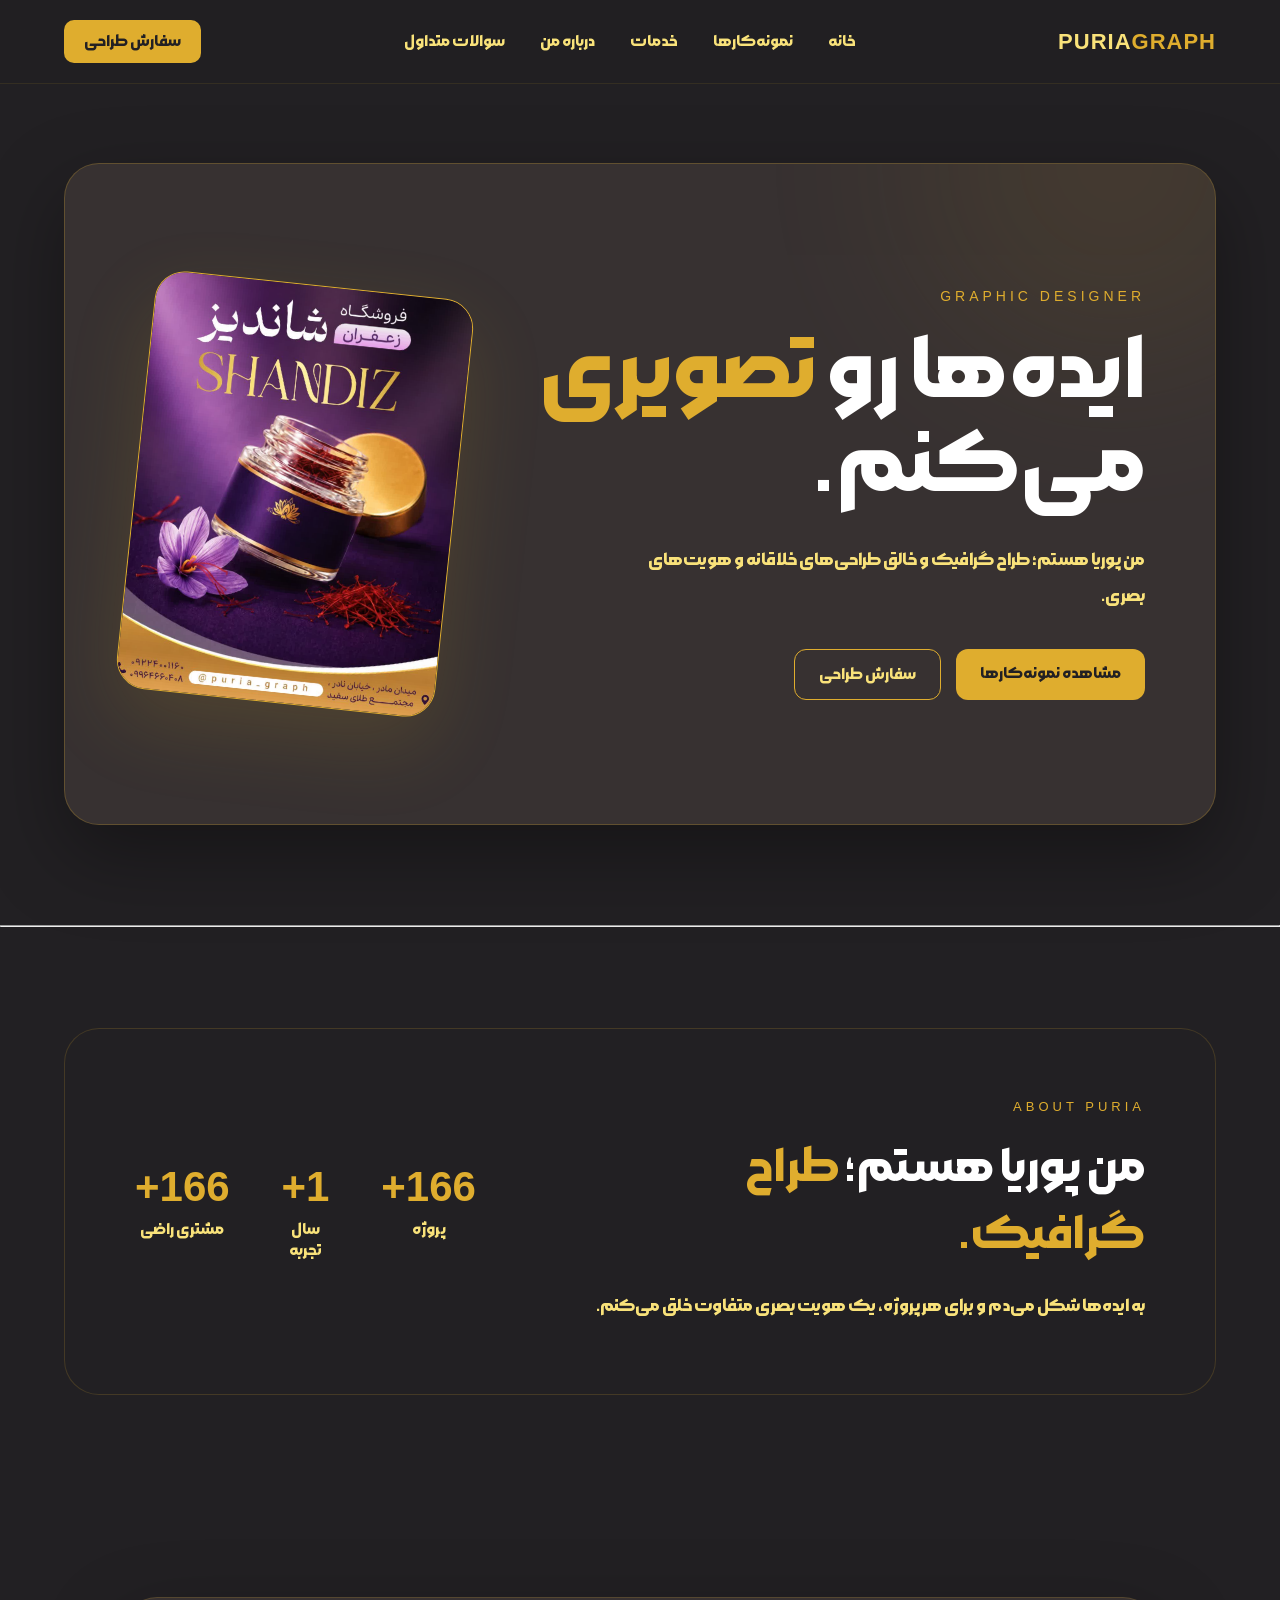
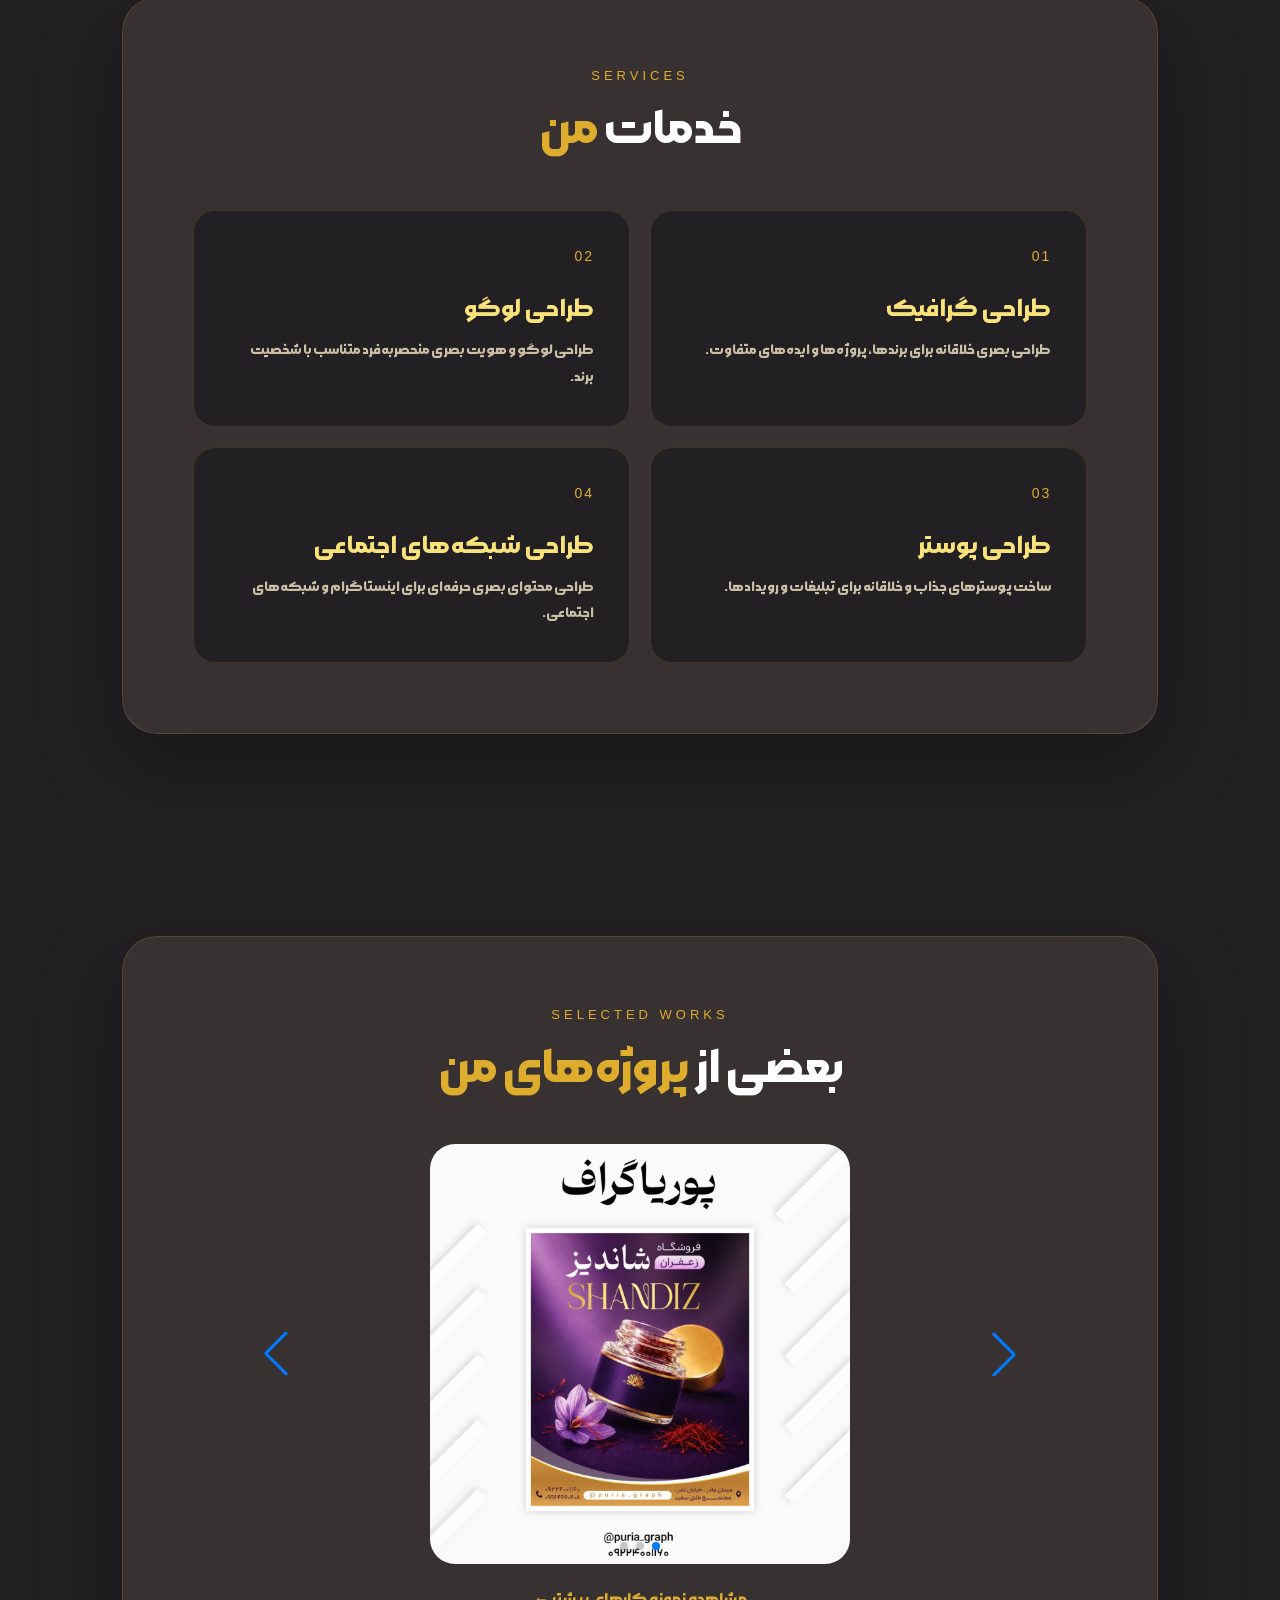
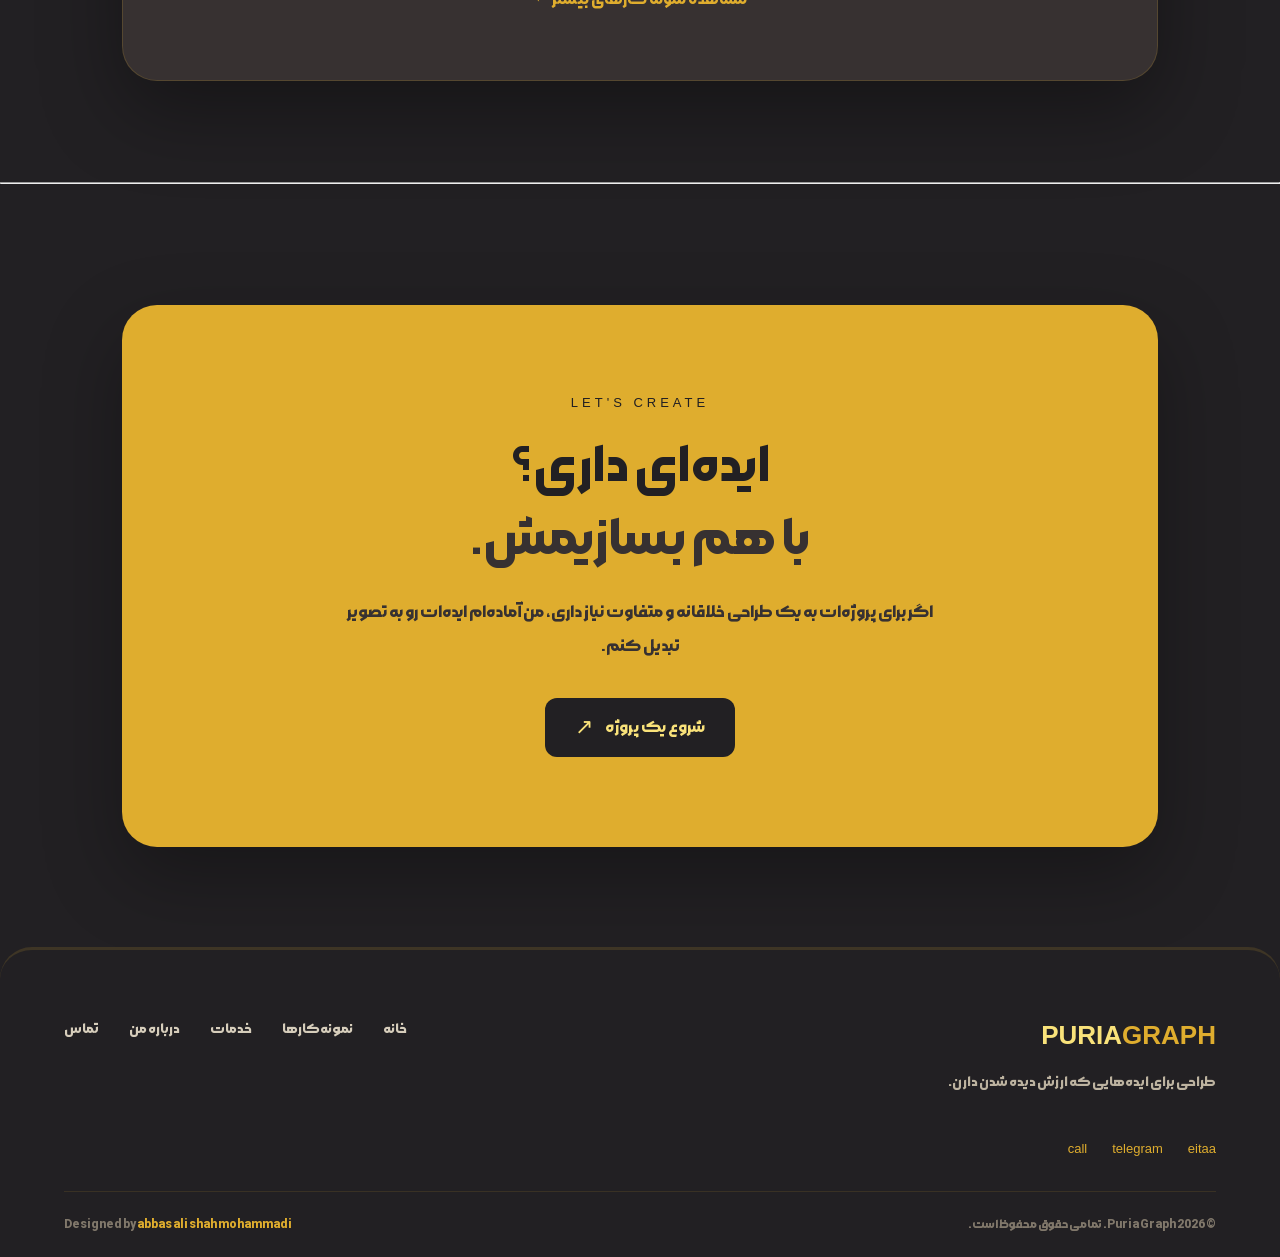
==== commit 6ad37666: "FAQ page complete ver0.9 stable" ====
--- a/index.html
+++ b/index.html
@@ -8,7 +8,7 @@
     <link rel="stylesheet" href="assets/css/swiper-bundle.min.css">
     <script src="assets/js/swiper-bundle.min.js" defer></script>
     <script src="assets/js/app.js" defer ></script>
-    <link rel="icon" href="assets/images/favicon.jpg" />
+    <link rel="icon" href="assets/images/favicon.png"/>
 </head>
 <body>
         <!-- شروع ناوبری پوریاگراف -->
@@ -254,5 +254,8 @@
         </div>
         </footer>
         <!-- پایان فوتر پوریاگراف -->
+        <button id="backToTop" aria-label="بازگشت به بالا">
+        ↑
+        </button>
 </body>
 </html>
--- a/assets/css/style.css
+++ b/assets/css/style.css
@@ -1296,3 +1296,63 @@
     font-size: 34px;
   }
 }
+#backToTop {
+    position: fixed;
+    bottom: 25px;
+    right: 25px;
+
+    width: 48px;
+    height: 48px;
+
+    display: flex;
+    align-items: center;
+    justify-content: center;
+
+    border: 1px solid rgba(223, 173, 46, 0.5);
+    border-radius: 50%;
+
+    background: rgba(34, 32, 35, 0.92);
+    backdrop-filter: blur(10px);
+
+    color: var(--gold-light);
+    font-size: 18px;
+
+    box-shadow:
+        0 8px 25px rgba(0, 0, 0, 0.45),
+        0 0 20px rgba(223, 173, 46, 0.12);
+
+    cursor: pointer;
+    z-index: 9999;
+
+    opacity: 0;
+    visibility: hidden;
+    transform: translateY(20px) scale(0.8);
+
+    transition:
+        opacity 0.4s ease,
+        transform 0.4s ease,
+        border-color 0.3s ease,
+        box-shadow 0.3s ease;
+}
+
+#backToTop.show {
+    opacity: 1;
+    visibility: visible;
+    transform: translateY(0) scale(1);
+}
+
+#backToTop:hover {
+    color: var(--gold-light);
+
+    border-color: var(--gold);
+
+    box-shadow:
+        0 10px 30px rgba(0, 0, 0, 0.5),
+        0 0 25px rgba(223, 173, 46, 0.25);
+
+    transform: translateY(-4px) scale(1.05);
+}
+
+#backToTop:active {
+    transform: scale(0.92);
+}
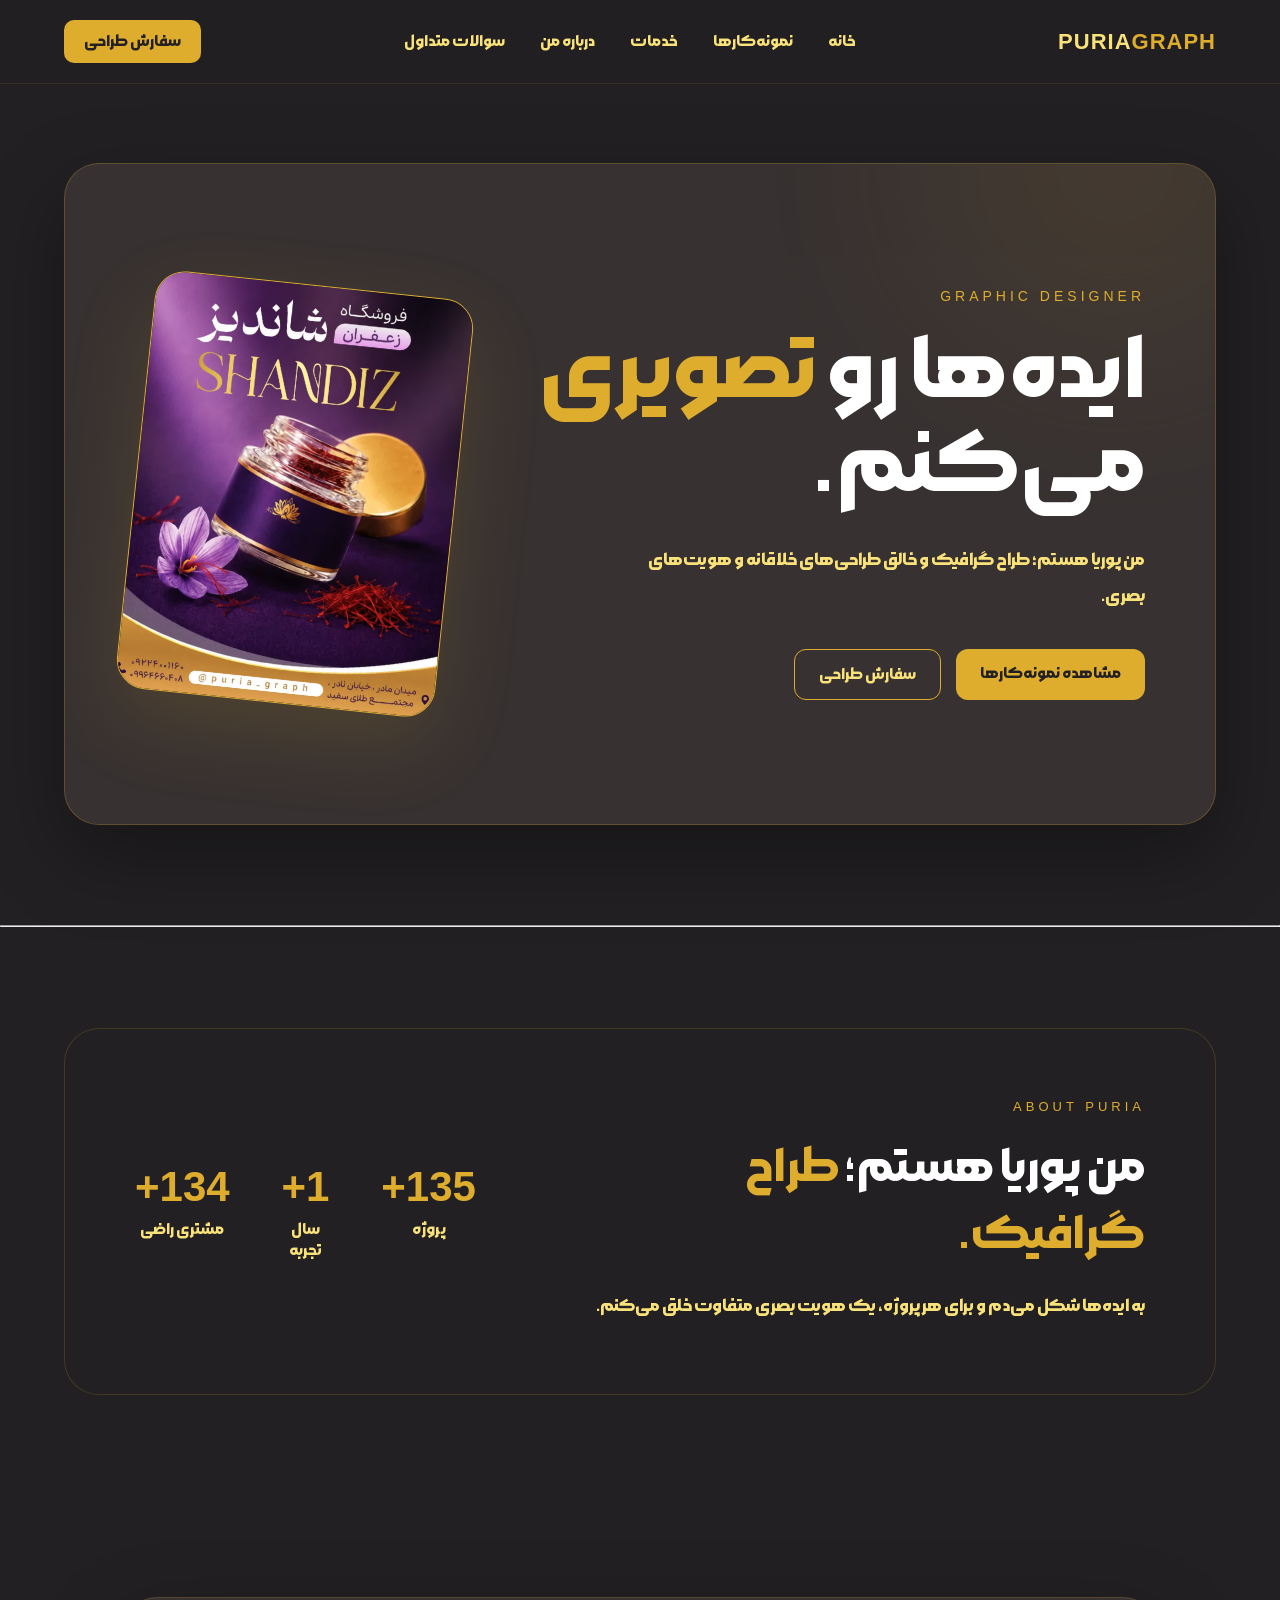
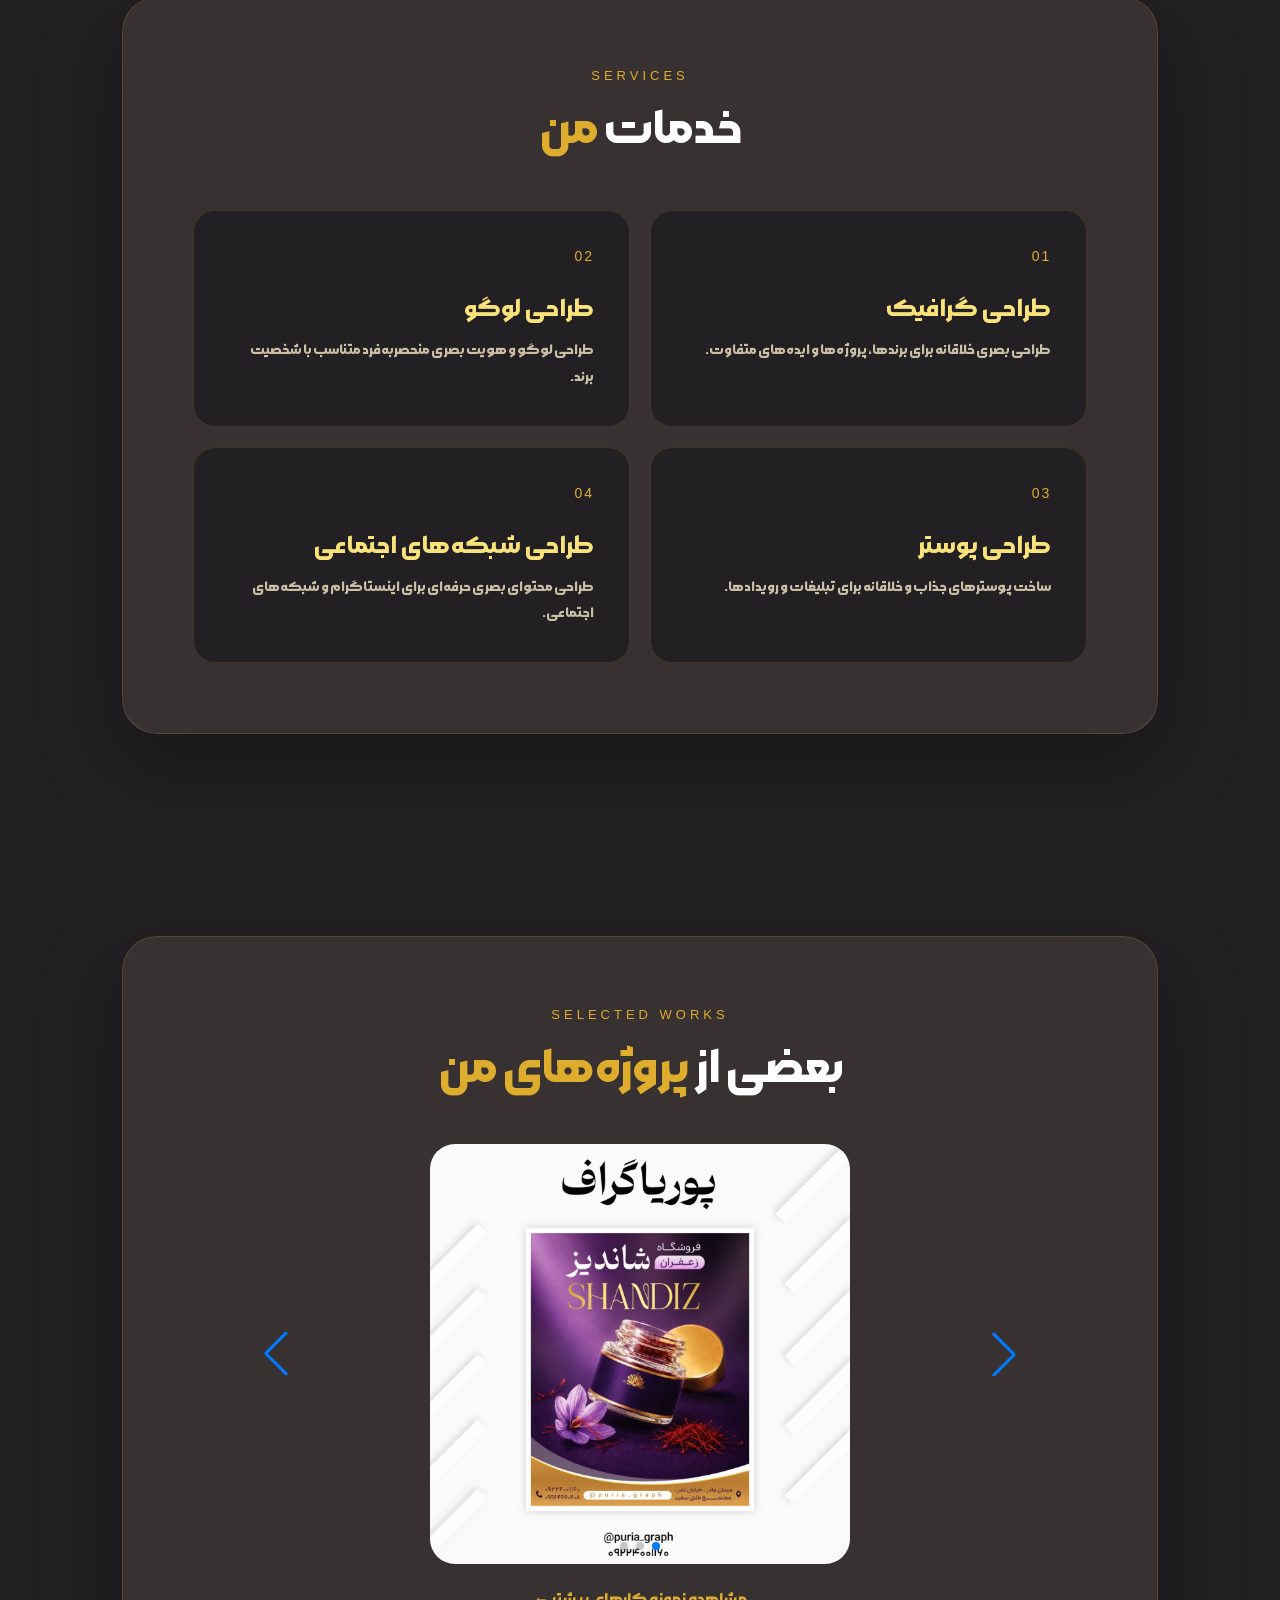
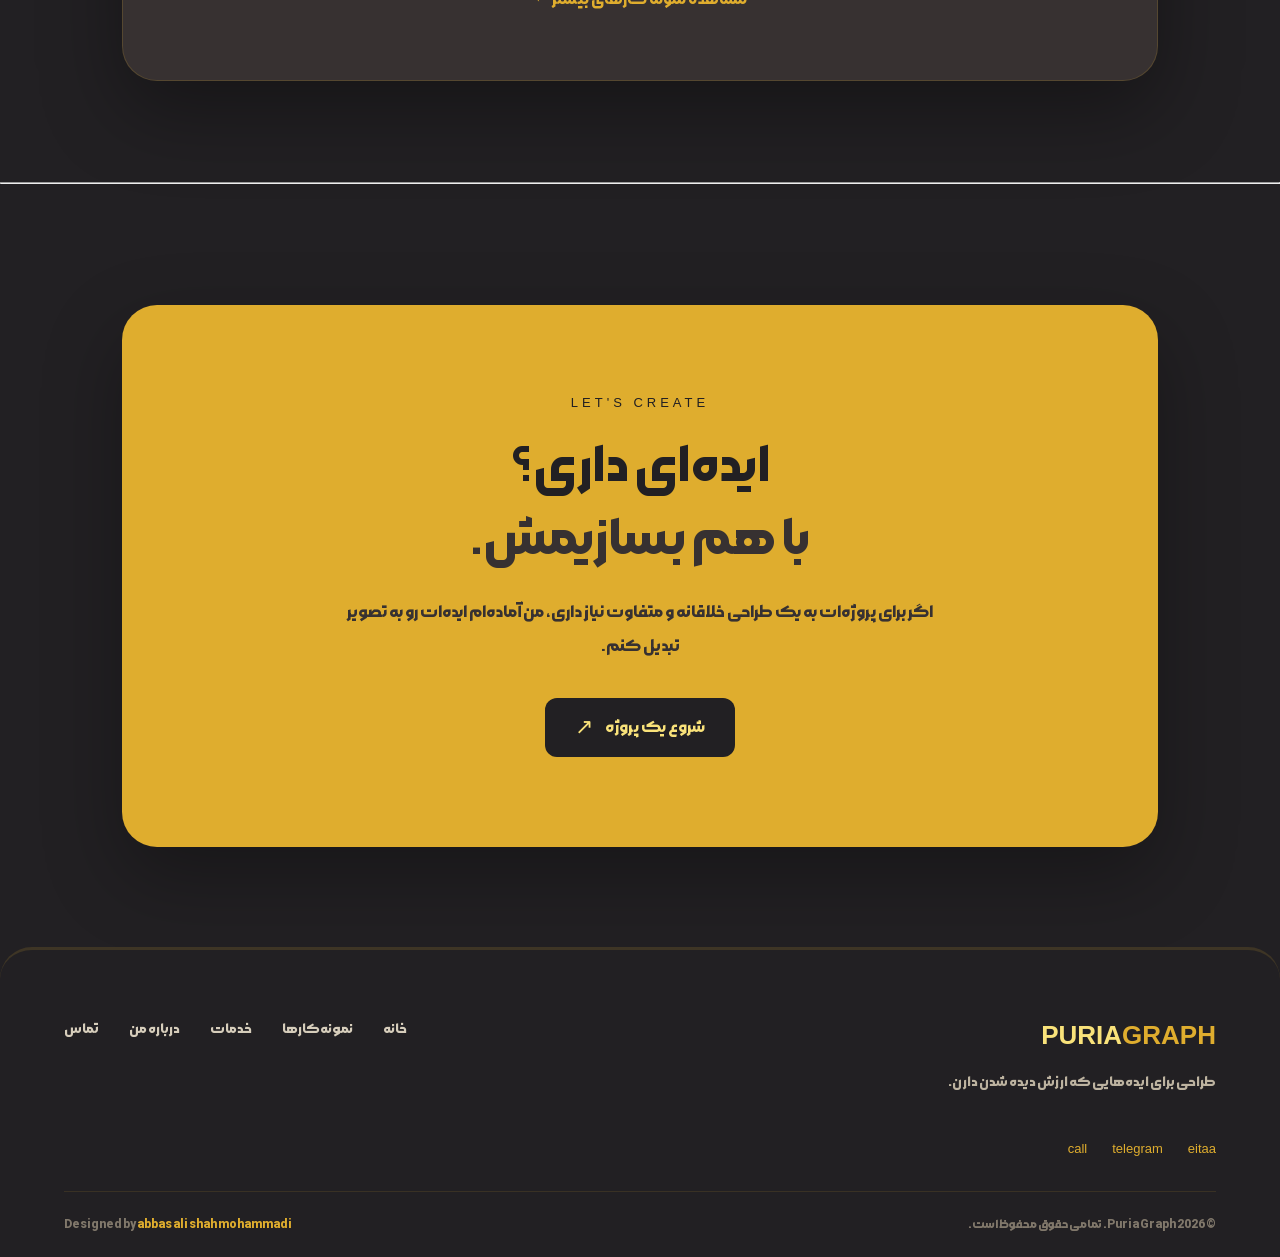
==== commit 7a65a422: "PORTFOLIO ADD ver0.9s" ====
--- a/index.html
+++ b/index.html
@@ -185,7 +185,7 @@
         <div class="swiper-button-next"></div>
         <div class="swiper-pagination"></div>
         </div>
-        <a class="portfolio-more"href="pages/portfolio.html"target="_blank">مشاهده نمونه کارهای بیشتر ←</a>
+        <a class="portfolio-more"href="portfolio.html"target="_blank">مشاهده نمونه کارهای بیشتر ←</a>
         </div>
         </div>
         </section>
